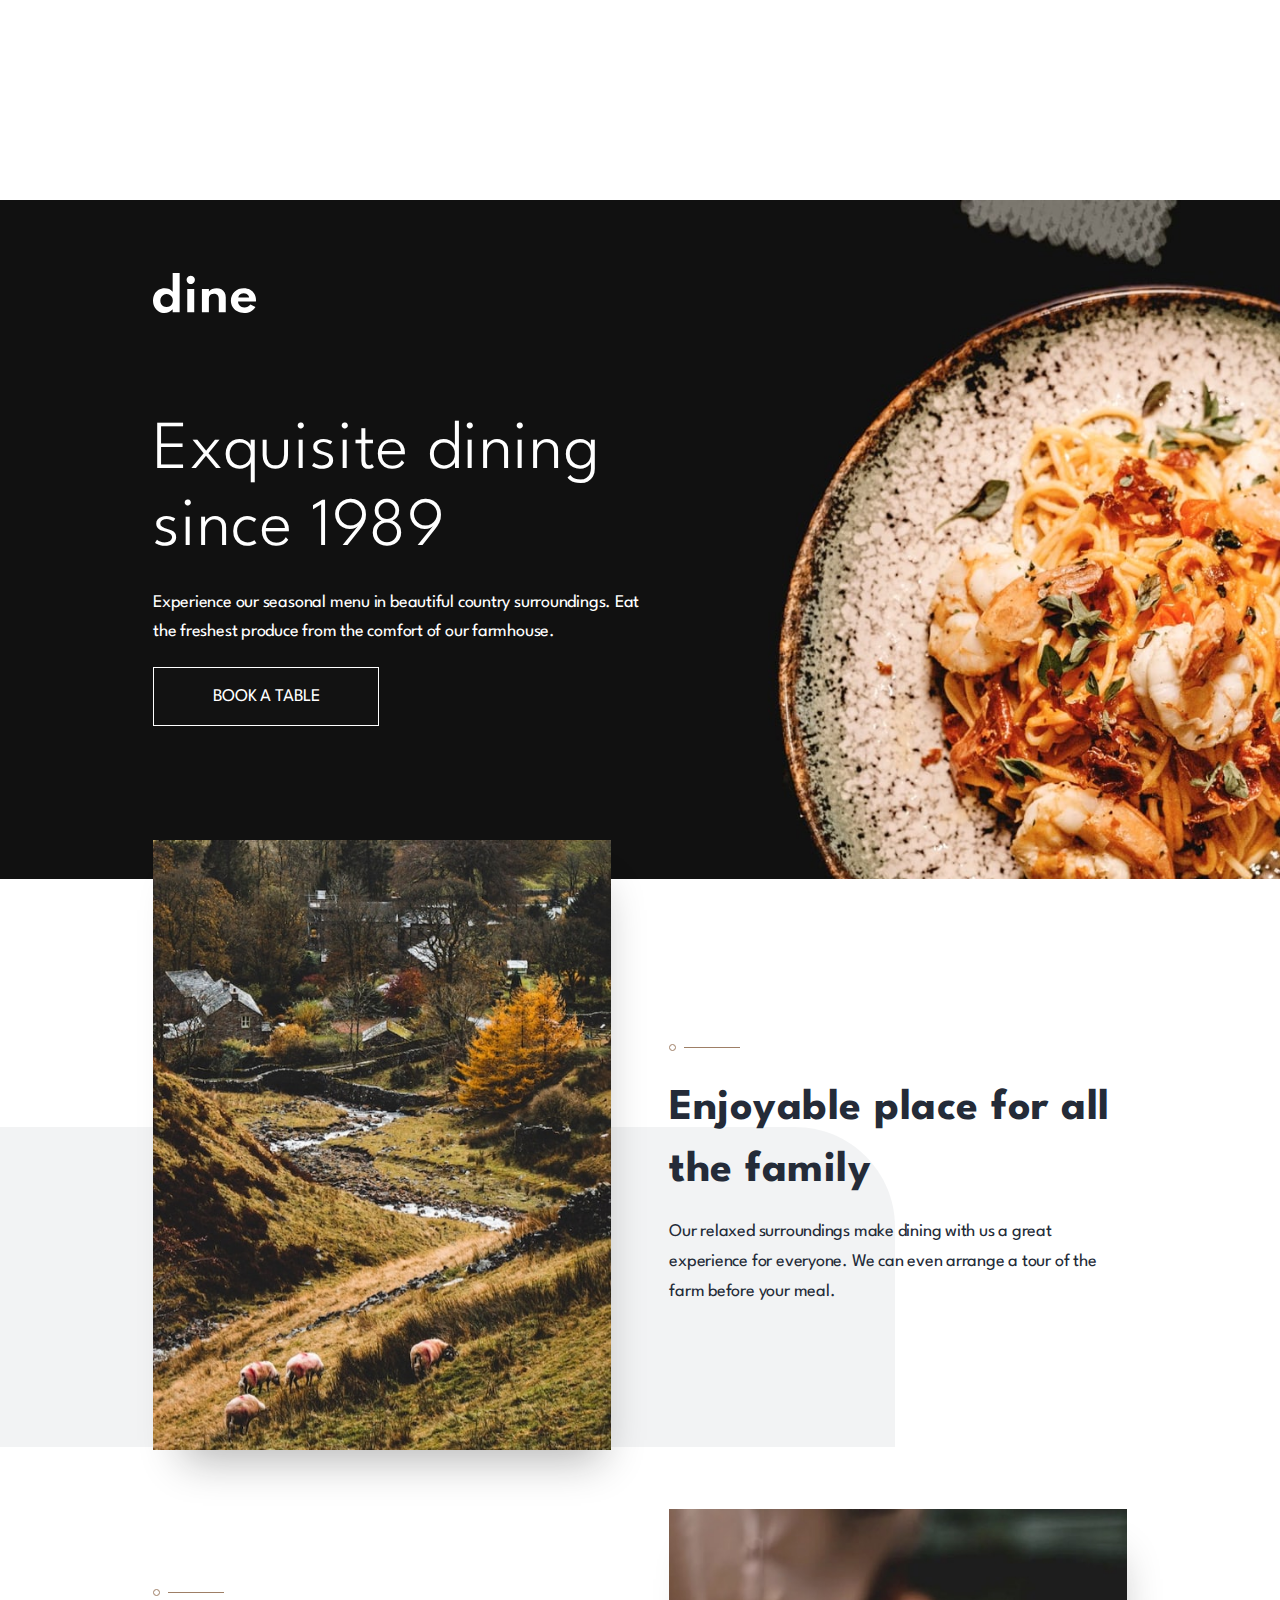
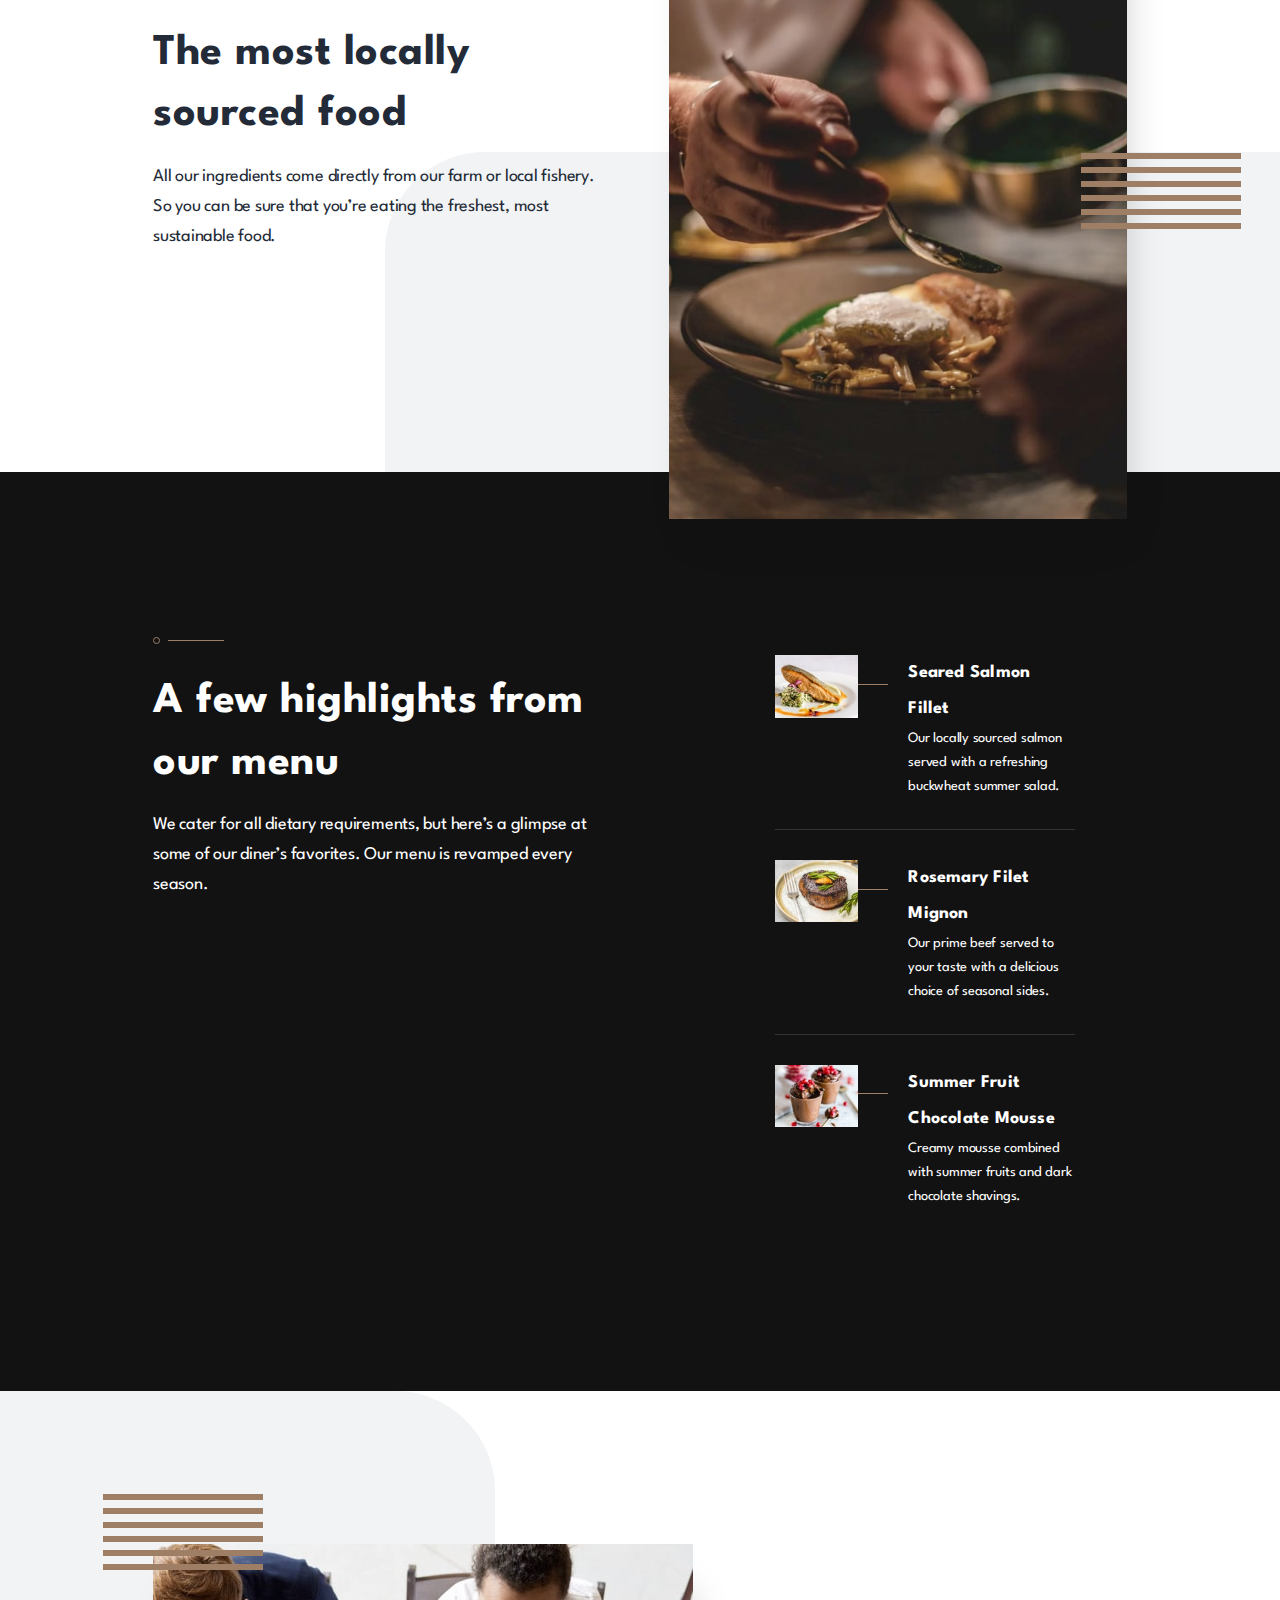
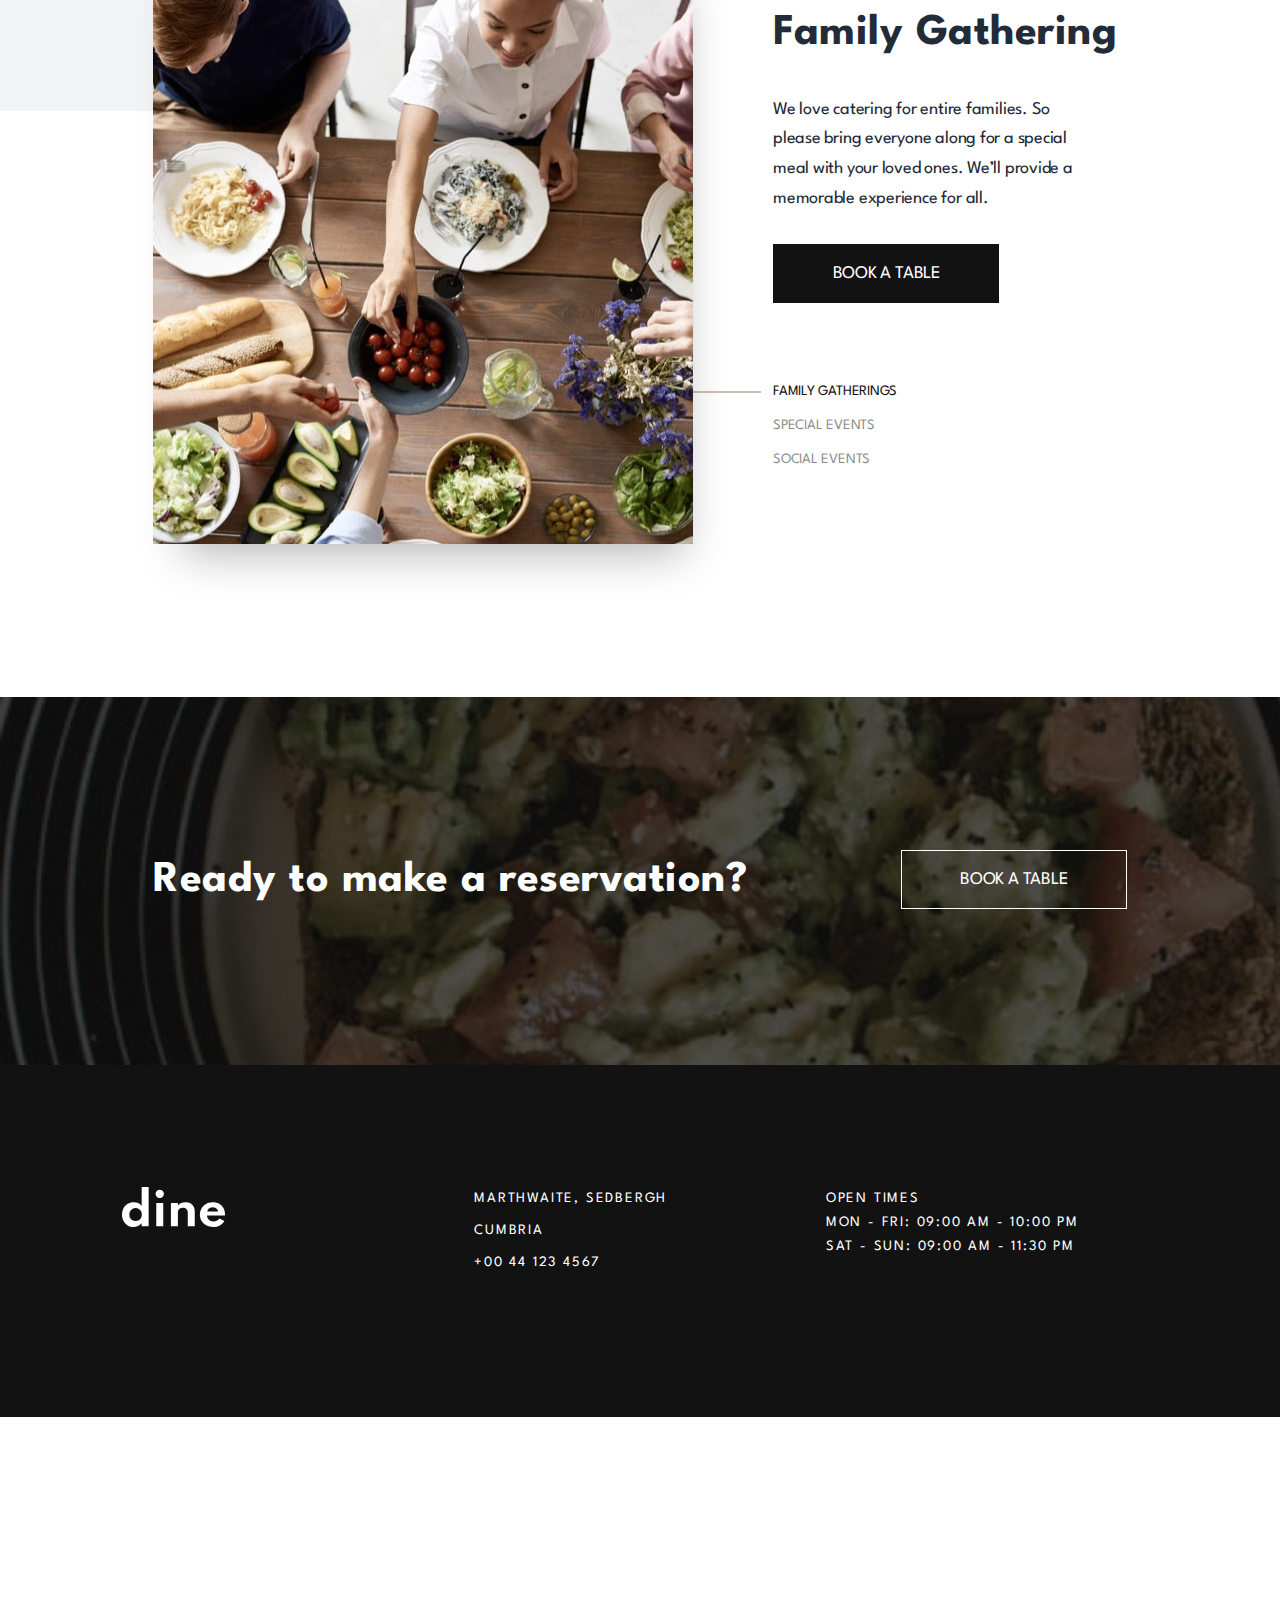
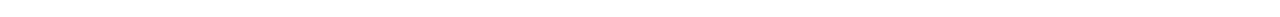
==== index.html @ 77bc6ba2 "completed home page fully responsive" ====
<!DOCTYPE html>
  <html lang="en">

  <head>
    <meta charset="UTF-8" />
    <meta name="viewport" content="width=device-width, initial-scale=1.0" />
    <link rel="preconnect" href="https://fonts.gstatic.com">
    <link href="https://fonts.googleapis.com/css2?family=Spartan:wght@300;400;600;700&display=swap" rel="stylesheet">
    <link rel="stylesheet" href="styles/base.css">
    <link rel="icon" type="image/png" sizes="32x32" href="./assets/favicon-32x32.png" />
    <script src="javascript/script.js"></script>
    <title>Frontend Mentor | Dine Website Challenge</title>
  </head>
  <body>
    <div class="container">

      <div class="header bg-dark flow-content-md">
        <div class="logo"><img src="images/logo.svg" alt="dine logo"></div>
        <h1>Exquisite dining since 1989</h1>
        <p>  Experience our seasonal menu in beautiful country surroundings. Eat the freshest produce from
  the comfort of our farmhouse.</p>
        <a href="booking.html" class="btn">Book A Table</a>
      </div>

      <section class="features">

        <div class="features__image">
          <picture>
            <source media="(min-width: 75em)" srcset="images/homepage/enjoyable-place-desktop.jpg 1x,images/homepage/enjoyable-place-desktop@2x.jpg  2x">
              <source media="(min-width: 37.5em)" srcset="images/homepage/enjoyable-place-tablet.jpg 1x,images/homepage/enjoyable-place-tablet@2x.jpg  2x">
              <img class="box-shadow" src="images/homepage/enjoyable-place-mobile.jpg" srcset="images/homepage/enjoyable-place-mobile@2x.jpg 2x"  alt="sheep in a field">
          </picture>
        </div>
        <div class="features__text flow-content">
          <img class="inline-block" src="images/patterns/pattern-divide.svg" alt="brown line">
          <h2>Enjoyable place for all the family</h2>
          <p>  Our relaxed surroundings make dining with us a great experience for everyone. We can even arrange
  a tour of the farm before your meal.</p>
          </div>
        <div class="features__image brown-lines">
          <picture>
            <source media="(min-width: 75em)"
              srcset="images/homepage/locally-sourced-desktop.jpg 1x,images/homepage/locally-sourced-desktop@2x.jpg  2x">
            <source media="(min-width: 37.5em)"
              srcset="images/homepage/locally-sourced-tablet.jpg 1x,images/homepage/locally-sourced-tablet@2x.jpg  2x">
            <img class="box-shadow" src="images/homepage/locally-sourced-mobile.jpg"
              srcset="images/homepage/locally-sourced-mobile@2x.jpg 2x" alt="sheep in a field">
          </picture>
        </div>
        <div class="features__text flow-content">
          <img class="inline-block" src="images/patterns/pattern-divide.svg" alt="brown line">
          <h2>The most locally sourced food</h2>
          <p>All our ingredients come directly from our farm or local fishery. So you can be sure that you’re
  eating the freshest, most sustainable food.</p>
        </div>
      </section>

      <section class="highlights bg-dark">
        <div class="highlights__intro flow-content">
          <img class="inline-block" src="images/patterns/pattern-divide.svg" alt="brown line">
          <h2>A few highlights from our menu</h2>
          <p>We cater for all dietary requirements, but here’s a glimpse at some of our diner’s favorites.
Our menu is revamped every season.</p>
        </div>

        <div class="highlights__menu">
          <div class="highlights__menu-item">
            <div class="menu__image">
              <picture>
                <source media="(min-width: 37.5em)"
                  srcset="images/homepage/salmon-desktop-tablet.jpg 1x,images/homepage/salmon-desktop-tablet@2x.jpg  2x">
                <img src="images/homepage/salmon-mobile.jpg" srcset="images/homepage/salmon-mobile@2x.jpg 2x" alt="salmon in a plate">
              </picture>
            </div>
            <div class="menu__desc">
              <h3>Seared Salmon Fillet</h3>
              <p> Our locally sourced salmon served with a refreshing buckwheat summer salad.</p>
            </div>
          </div>
          <div class="highlights__menu-item">
            <div class="menu__image">
              <picture>
                <source media="(min-width: 37.5em)" srcset="images/homepage/beef-desktop-tablet.jpg 1x, images/homepage/beef-desktop-tablet@2x.jpg 2x">
                <img src="images/homepage/beef-mobile.jpg" srcset="images/homepage/beef-mobile@2x.jpg 2x" alt="beef on a plate">
              </picture>
            </div>
            <div class="menu__desc">
              <h3>Rosemary Filet Mignon</h3>
              <p>Our prime beef served to your taste with a delicious choice of seasonal sides.</p>
            </div>
          </div>
          <div class="highlights__menu-item">
            <div class="menu__image">
              <picture>
                <source media="(min-width: 37.5em)" srcset="images/homepage/chocolate-desktop-tablet.jpg 1x, images/homepage/chocolate-desktop-tablet@2x.jpg 2x">
               <img class="bg-line" src="images/homepage/chocolate-desktop-tablet.jpg" srcset="images/homepage/chocolate-mobile@2x.jpg 2x" alt="chocolate mousse">
              </picture>
            </div>
            <div class="menu__desc">
              <h3>Summer Fruit Chocolate Mousse</h3>
              <p>Creamy mousse combined with summer fruits and dark chocolate shavings.</p>
            </div>
          </div>
        </div>
      </section>

      <section class="slides">

        <div class="slide" id="slide-family">
          <div class="slide__img brown-lines">
            <picture>
              <source media="(min-width: 75em)" srcset="images/homepage/family-gathering-desktop.jpg 1x, images/homepage/family-gathering-desktop@2x.jpg 2x">
                <source media="(min-width: 37.5em)" srcset="images/homepage/family-gathering-tablet.jpg 1x, images/homepage/family-gathering-tablet@2x.jpg 2x">
              <img class="box-shadow" src="images/homepage/family-gathering-mobile.jpg" srcset="images/homepage/family-gathering-mobile@2x.jpg 2x" alt="family eating together">
            </picture>
          </div>
          <div class="slide__info">
            <h2>Family Gathering</h2>
            <p>We love catering for entire families. So please bring everyone along for a special meal with your
  loved ones. We’ll provide a memorable experience for all.</p>
            <a href="" class="btn">Book A Table</a>
            <ul class="slide__info__list">
              <li class="active"><a href="#slide-family" id="family">Family Gatherings</a></li>
              <li><a href="#slide-special" id="special">Special Events</a></li>
              <li><a href="#slide-social" id="social">Social Events</a></li>
            </ul>
          </div>
        </div>

        <div class="slide" id="slide-special">
          <div class="slide__img brown-lines">
            <picture>
              <source media="(min-width: 75em)"
                srcset="images/homepage/special-events-desktop.jpg 1x, images/homepage/special-events-desktop@2x.jpg 2x">
              <source media="(min-width: 37.5em)"
                srcset="images/homepage/special-events-tablet.jpg 1x, images/homepage/special-events-tablet@2x.jpg 2x">
              <img class="box-shadow" src="images/homepage/special-events-mobile.jpg"
                srcset="images/homepage/special-events-mobile@2x.jpg 2x" alt="family eating together">
            </picture>
          </div>
          <div class="slide__info">
            <h2>Special Events</h2>
            <p>Whether it’s a romantic dinner or special date you’re celebrating with others we’ll look after you.
            We’ll be sure to mark your special date with an unforgettable meal..</p>
            <a href="" class="btn">Book A Table</a>
            <ul class="slide__info__list">
              <li><a href="#slide-family" id="family" >Family Gatherings</a></li>
              <li class="active"><a href="#slide-special" id="special" >Special Events</a></li>
              <li><a href="#slide-social" id="social" >Social Events</a></li>
            </ul>
          </div>
        </div>

        <div class="slide" id="slide-social">
          <div class="slide__img brown-lines">
            <picture>
              <source media="(min-width: 75em)"
                srcset="images/homepage/social-events-desktop.jpg 1x, images/homepage/social-events-desktop@2x.jpg 2x">
              <source media="(min-width: 37.5em)"
                srcset="images/homepage/social-events-tablet.jpg 1x, images/homepage/social-events-tablet@2x.jpg 2x">
              <img class="box-shadow" src="images/homepage/social-events-mobile.jpg"
                srcset="images/homepage/social-events-mobile@2x.jpg 2x" alt="family eating together">
            </picture>
          </div>
          <div class="slide__info">
            <h2>Social Events</h2>
            <p>Are you looking to have a larger social event? No problem! We’re more than happy to cater for big
            parties. We’ll work with you to make your event a hit with everyone..</p>
            <a href="" class="btn">Book A Table</a>
            <ul class="slide__info__list">
              <li><a href="#slide-family" id="family">Family Gatherings</a></li>
              <li><a href="#slide-special" id="special">Special Events</a></li>
              <li class="active"><a href="#slide-social" id="social">Social Events</a></li>
            </ul>
          </div>
        </div>


      </section>

      <section class="cta bg-dark">
        <h2>Ready to make a reservation?</h2>
        <a href="booking.html" class="btn btn--clear">Book A Table</a>
      </section>

      <footer class="footer bg-dark">
        <div class="logo"><img src="images/logo.svg" alt="dine logo"></div>
        <div class="contact flow-content-xsmall">
          <p>Marthwaite, Sedbergh</p>
          <p>Cumbria</p>
          <p>+00 44 123 4567</p>
        </div>
        <div class="times">
          <p> Open Times</p>
          <p>Mon - Fri: 09:00 AM - 10:00 PM</p>
          <p>Sat - Sun: 09:00 AM - 11:30 PM</p>
        </div>
      </footer>
    </div>
  </body>
</html>
---- styles/base.css ----
/*
0 - 600px:      Phone is where normal styles apply
600 - 1200px:   Tablet
1200 > :    Desktop

$breakpoint argument choices:
- tab-land
- big-desktop

1em = 16px

*/
:root {
  --clr-primary-100: hsl(27, 22%, 51%);
  --primary-hue-100: 27;
  --clr-primary-200: hsl(0, 0, 7%);
  --primary-hue-200: 0;
  --clr-secondary-100: hsla(217, 14%, 42%);
  --secondary-hue-300: 217;
  --clr-secondary-200: hsl(218, 21%, 18%);
  --secondary-hue-200: 218;
  --clr-marker-secondary-300: hsl(234, 30%, 13%);
  --secondary-hue-100: 234;
  --clr-accent-100: hsl(0, 43%, 50%);
  --clr-accent-100: hsla(0, 43%, 50%, 0.5);
  --clr-neutral-100: hsl(0, 100%, 100%);
  --clr-primary-200-op50: hsla(calc(var(--clr-primary-200-h) * 1), calc(var(--clr-primary-200-s) * 1), calc(var(--clr-primary-200-l) * 1), 0.5);
  --clr-secondary-100-op7: hsla(calc(var(--clr-secondary-100-h) * 1), calc(var(--clr-secondary-100-s) * 1), calc(var(--clr-secondary-100-l) * 1), 0.07);
  --clr-neutral-100: hsl(0, 100%, 100%);
  --clr-neutral-100-h: 0;
  --clr-neutral-100-s: 100%;
  --clr-neutral-100-l: 100%;
  --clr-neutral-100-l10: hsl(0, 100%, 110%);
  --clr-neutral-100-s10: hsl(0, 110%, 100%);
  --clr-neutral-100-l20: hsl(0, 100%, 120%);
  --clr-neutral-100-s20: hsl(0, 120%, 100%);
  --clr-neutral-100-l30: hsl(0, 100%, 130%);
  --clr-neutral-100-s30: hsl(0, 130%, 100%);
  --clr-neutral-100-l40: hsl(0, 100%, 140%);
  --clr-neutral-100-s40: hsl(0, 140%, 100%);
  --clr-neutral-100-l50: hsl(0, 100%, 150%);
  --clr-neutral-100-s50: hsl(0, 150%, 100%);
  --clr-primary-100: hsl(var(--primary-hue-100), 22%, 51%);
  --clr-primary-100-h: var(--primary-hue-100);
  --clr-primary-100-s: 22%;
  --clr-primary-100-l: 51%;
  --clr-primary-100-l10: hsl(var(--primary-hue-100), 22%, 56.1%);
  --clr-primary-100-s10: hsl(var(--primary-hue-100), 24.2%, 51%);
  --clr-primary-100-l20: hsl(var(--primary-hue-100), 22%, 61.2%);
  --clr-primary-100-s20: hsl(var(--primary-hue-100), 26.4%, 51%);
  --clr-primary-100-l30: hsl(var(--primary-hue-100), 22%, 66.3%);
  --clr-primary-100-s30: hsl(var(--primary-hue-100), 28.6%, 51%);
  --clr-primary-100-l40: hsl(var(--primary-hue-100), 22%, 71.4%);
  --clr-primary-100-s40: hsl(var(--primary-hue-100), 30.8%, 51%);
  --clr-primary-100-l50: hsl(var(--primary-hue-100), 22%, 76.5%);
  --clr-primary-100-s50: hsl(var(--primary-hue-100), 33%, 51%);
  --clr-primary-200: hsl(var(--primary-hue-200), 0%, 7%);
  --clr-primary-200-h: var(--primary-hue-200);
  --clr-primary-200-s: 0%;
  --clr-primary-200-l: 7%;
  --clr-primary-200-l10: hsl(var(--primary-hue-200), 0%, 7.7%);
  --clr-primary-200-s10: hsl(var(--primary-hue-200), 0%, 7%);
  --clr-primary-200-l20: hsl(var(--primary-hue-200), 0%, 8.4%);
  --clr-primary-200-s20: hsl(var(--primary-hue-200), 0%, 7%);
  --clr-primary-200-l30: hsl(var(--primary-hue-200), 0%, 9.1%);
  --clr-primary-200-s30: hsl(var(--primary-hue-200), 0%, 7%);
  --clr-primary-200-l40: hsl(var(--primary-hue-200), 0%, 9.8%);
  --clr-primary-200-s40: hsl(var(--primary-hue-200), 0%, 7%);
  --clr-primary-200-l50: hsl(var(--primary-hue-200), 0%, 10.5%);
  --clr-primary-200-s50: hsl(var(--primary-hue-200), 0%, 7%);
  --clr-secondary-100: hsl(var(--secondary-hue-100), 14%, 42%);
  --clr-secondary-100-h: var(--secondary-hue-100);
  --clr-secondary-100-s: 14%;
  --clr-secondary-100-l: 42%;
  --clr-secondary-100-l10: hsl(var(--secondary-hue-100), 14%, 46.2%);
  --clr-secondary-100-s10: hsl(var(--secondary-hue-100), 15.4%, 42%);
  --clr-secondary-100-l20: hsl(var(--secondary-hue-100), 14%, 50.4%);
  --clr-secondary-100-s20: hsl(var(--secondary-hue-100), 16.8%, 42%);
  --clr-secondary-100-l30: hsl(var(--secondary-hue-100), 14%, 54.6%);
  --clr-secondary-100-s30: hsl(var(--secondary-hue-100), 18.2%, 42%);
  --clr-secondary-100-l40: hsl(var(--secondary-hue-100), 14%, 58.8%);
  --clr-secondary-100-s40: hsl(var(--secondary-hue-100), 19.6%, 42%);
  --clr-secondary-100-l50: hsl(var(--secondary-hue-100), 14%, 63%);
  --clr-secondary-100-s50: hsl(var(--secondary-hue-100), 21%, 42%);
  --clr-secondary-200: hsl(var(--secondary-hue-200), 21%, 18%);
  --clr-secondary-200-h: var(--secondary-hue-200);
  --clr-secondary-200-s: 21%;
  --clr-secondary-200-l: 18%;
  --clr-secondary-200-l10: hsl(var(--secondary-hue-200), 21%, 19.8%);
  --clr-secondary-200-s10: hsl(var(--secondary-hue-200), 23.1%, 18%);
  --clr-secondary-200-l20: hsl(var(--secondary-hue-200), 21%, 21.6%);
  --clr-secondary-200-s20: hsl(var(--secondary-hue-200), 25.2%, 18%);
  --clr-secondary-200-l30: hsl(var(--secondary-hue-200), 21%, 23.4%);
  --clr-secondary-200-s30: hsl(var(--secondary-hue-200), 27.3%, 18%);
  --clr-secondary-200-l40: hsl(var(--secondary-hue-200), 21%, 25.2%);
  --clr-secondary-200-s40: hsl(var(--secondary-hue-200), 29.4%, 18%);
  --clr-secondary-200-l50: hsl(var(--secondary-hue-200), 21%, 27%);
  --clr-secondary-200-s50: hsl(var(--secondary-hue-200), 31.5%, 18%);
  --clr-secondary-300: hsl(var(--secondary-hue-300), 30%, 13%);
  --clr-secondary-300-h: var(--secondary-hue-300);
  --clr-secondary-300-s: 30%;
  --clr-secondary-300-l: 13%;
  --clr-secondary-300-l10: hsl(var(--secondary-hue-300), 30%, 14.3%);
  --clr-secondary-300-s10: hsl(var(--secondary-hue-300), 33%, 13%);
  --clr-secondary-300-l20: hsl(var(--secondary-hue-300), 30%, 15.6%);
  --clr-secondary-300-s20: hsl(var(--secondary-hue-300), 36%, 13%);
  --clr-secondary-300-l30: hsl(var(--secondary-hue-300), 30%, 16.9%);
  --clr-secondary-300-s30: hsl(var(--secondary-hue-300), 39%, 13%);
  --clr-secondary-300-l40: hsl(var(--secondary-hue-300), 30%, 18.2%);
  --clr-secondary-300-s40: hsl(var(--secondary-hue-300), 42%, 13%);
  --clr-secondary-300-l50: hsl(var(--secondary-hue-300), 30%, 19.5%);
  --clr-secondary-300-s50: hsl(var(--secondary-hue-300), 45%, 13%);
  --box-shadow-100: 1rem 3rem 4rem -2rem hsla(calc(var(--clr-primary-200-h) * 1), calc(var(--clr-primary-200-s) * 1), calc(var(--clr-primary-200-l) * 1), 0.3);
  --br: 3rem;
  --space-unit-rem: 1.6rem;
  --space-unit: 1em;
  --space-xxxxs: calc(0.125 * var(--space-unit));
  --space-xxxs: calc(0.25 * var(--space-unit));
  --space-xxs: calc(0.375 * var(--space-unit));
  --space-xs: calc(0.5 * var(--space-unit));
  --space-sm: calc(0.75 * var(--space-unit));
  --space-md: calc(1.25 * var(--space-unit));
  --space-lg: calc(2 * var(--space-unit));
  --space-xl: calc(3.25 * var(--space-unit));
  --space-xxl: calc(5.25 * var(--space-unit));
  --space-xxxl: calc(8.5 * var(--space-unit));
  --space-xxxxl: calc(13.75 * var(--space-unit));
  --padding-pages-horizontal: var(--space-md);
  --padding-pages-vertical: var(--space-xl);
}
@media only screen and (min-width: 37.5em) {
  :root {
    --padding-pages-horizontal: var(--space-xxl);
    --padding-pages-vertical: var(--space-xxl);
  }
}
@media only screen and (min-width: 75em) {
  :root {
    --padding-pages-horizontal: var(--space-xxxl);
    --padding-pages-vertical: var(--space-xxxl);
  }
}

html {
  font-size: 62.5%;
}

:root {
  --fw-300: 300;
  --fw-400: 400;
  --fw-600: 600;
  --fw-700: 700;
  --ff-primary: "Spartan", sans-serif;
  --text-base-size: 1.5rem;
  --text-scale-ratio: 1.125;
  --text-unit: var(--text-base-size);
}
@media only screen and (min-width: 37.5em) {
  :root {
    --text-base-size: 1.8rem;
    --text-scale-ratio: 1.25;
  }
}

:root, * {
  --text-xs: calc((var(--text-unit) / var(--text-scale-ratio)) / var(--text-scale-ratio));
  --text-sm: calc(var(--text-xs) * var(--text-scale-ratio));
  --text-md: calc(var(--text-sm) * var(--text-scale-ratio) * var(--text-scale-ratio));
  --text-lg: calc(var(--text-md) * var(--text-scale-ratio));
  --text-xl: calc(var(--text-lg) * var(--text-scale-ratio));
  --text-xxl: calc(var(--text-xl) * var(--text-scale-ratio));
  --text-xxxl: calc(var(--text-xxl) * var(--text-scale-ratio));
  --text-xxxxl: calc(var(--text-xxxl) * var(--text-scale-ratio));
}

h1, .h1 {
  font-size: var(--text-xxxxl);
  font-weight: var(--fw-300);
  letter-spacing: 0.8px;
  line-height: 1.125;
}
@media only screen and (min-width: 37.5em) {
  h1, .h1 {
    font-size: var(--text-xxl);
  }
}
@media only screen and (min-width: 75em) {
  h1, .h1 {
    font-size: var(--text-xxxxl);
  }
}

h2, .h2 {
  font-size: var(--text-xxl);
  font-weight: var(--fw-700);
  letter-spacing: 0.5px;
  line-height: 1.4;
}

h3, .h3 {
  font-size: calc(var(--text-base-size) + 1);
  font-weight: var(--fw-700);
  letter-spacing: 2;
  line-height: 1.56;
}
@media only screen and (min-width: 37.5em) {
  h3, .h3 {
    font-size: var(--text-base-size);
    font-weight: var(--fw-700);
    letter-spacing: 0.22px;
    line-height: 2;
  }
}

.flow-content > * + * {
  margin-top: var(--space-unit-rem);
}

.flow-content-xsmall > * + * {
  margin-top: calc(0.5 * var(--space-unit-rem));
}

.flow-content-small > * + * {
  margin-top: calc(0.75 * var(--space-unit-rem));
}

.flow-content-md > * + * {
  margin-top: calc(1.25 * var(--space-unit-rem));
}

.flow-content-large > * + * {
  margin-top: calc(2 * var(--space-unit-rem));
}

.flow-content-xlarge > * + * {
  margin-top: calc(3.25 * var(--space-unit-rem));
}

.split-auto {
  display: grid;
  row-gap: var(--row-gap, 2rem);
  column-gap: var(--column-gap, 2rem);
  grid-template-columns: repeat(auto-fit, minmax(var(--min), 1fr));
}

.split-adapt {
  display: grid;
  gap: var(--gap, 1rem);
  grid-auto-flow: column;
}

.split {
  display: grid;
  gap: var(--gap, 1rem);
  grid-auto-columns: 1fr;
  grid-auto-flow: row;
}

@media only screen and (min-width: 37.5em) {
  .split {
    grid-auto-flow: column;
    grid-auto-columns: auto;
  }
}
.space-bt {
  justify-content: space-between;
}

.justify-ic {
  justify-items: center;
}

.justify-cc {
  justify-content: center;
}

.align-ic {
  align-items: center;
}

.text-center {
  text-align: center;
}

.drop-shadow {
  filter: drop-shadow(var(--box-shadow-100));
}

.white-filter {
  filter: brightness(0) saturate(100%) invert(100%) sepia(0%) saturate(7483%) hue-rotate(25deg) brightness(99%) contrast(108%);
}

.pink-filter {
  filter: brightness(0.5) sepia(1) hue-rotate(-70deg) saturate(5);
}

.navy-filter {
  filter: brightness(0.2) sepia(1) hue-rotate(180deg) saturate(5);
}

.blue-filter {
  filter: brightness(0.5) sepia(1) hue-rotate(140deg) saturate(6);
}

.bg-dark {
  --bg: var(--clr-primary-200);
  --fg: var(--clr-neutral-100);
  --btn-bd: var(--clr-neutral-100);
  --btn-bg-hover: var(--clr-neutral-100);
  --btn-fg-hover: var(--clr-primary-200);
}

.inline-block {
  display: inline-block;
}

.box-shadow {
  box-shadow: var(--box-shadow-100);
}

*,
*::before,
*::after {
  box-sizing: border-box;
}

h1, .h1,
h2, .h2,
h3, .h3,
h4, .h4 {
  font-family: var(--ff-secondary);
}

body,
h1,
h2,
h3,
p,
dl,
dd,
figure {
  margin: 0;
}

ul[class],
ol[class] {
  list-style: none;
  padding: 0;
}

img {
  max-width: 100%;
  height: auto;
  display: block;
}

input,
label,
select,
button,
textarea {
  margin: 0;
  border: 0;
  padding: 0;
  display: inline-block;
  vertical-align: middle;
  white-space: normal;
  background: none;
  line-height: 1;
  font: inherit;
}

input:focus {
  outline: 0;
}

a {
  color: inherit;
  font-family: inherit;
  display: inline-block;
  text-decoration: none;
  text-transform: uppercase;
}

body {
  margin: 20rem 0;
}

.container {
  max-width: 144rem;
  margin: 0 auto;
  display: grid;
  grid-template-columns: 1fr;
}

.container > * {
  background-color: var(--bg, var(--clr-neutral-100));
  color: var(--fg, var(--clr-secondary-200));
  font-family: var(--ff-primary);
  font-size: var(--text-unit);
  line-height: 1.87;
  letter-spacing: -0.19;
  padding: var(--padding-pages-vertical) var(--padding-pages-horizontal);
}
@media only screen and (min-width: 37.5em) {
  .container > * {
    line-height: 1.66;
    letter-spacing: -0.22px;
    padding: var(--padding-pages-vertical) var(--padding-pages-horizontal);
  }
}
@media only screen and (min-width: 75em) {
  .container > * {
    padding: var(--padding-pages-vertical) var(--padding-pages-horizontal);
  }
}

.btn {
  display: inline-block;
  padding: var(--space-sm) var(--space-xl);
  border: 1px solid var(--btn-bd, var(--clr-primary-200));
  background: var(--bg-btn, var(--clr-primary-200));
  color: var(--fg-btn, var(--clr-neutral-100));
  transition: all 0.4s ease-in-out;
}

.btn--clear {
  --bg-btn: transparent;
}

.btn:hover {
  background: var(--btn-bg-hover, var(--clr-neutral-100));
  color: var(--btn-fg-hover, var(--clr-primary-200));
}

*.brown-lines {
  position: relative;
}
*.brown-lines::after {
  position: absolute;
  content: "";
  width: 20rem;
  height: 20rem;
  background: url(../../images/patterns/pattern-lines.svg) no-repeat;
  top: var(--br-line-top, 0);
  left: var(--br-line-left, 0);
}

.header {
  background-image: url(../../images/homepage/hero-bg-mobile.jpg);
  background-repeat: no-repeat;
  background-size: cover;
  background-position: top center;
  display: grid;
  grid-template-columns: minmax(auto, var(--min, 35rem));
  justify-items: center;
  justify-content: center;
  text-align: center;
}
@media (min-resolution: 120dpi) {
  .header {
    background-image: url(../../images/homepage/hero-bg-mobile@2x.jpg);
  }
}
.header > :first-child {
  margin-top: 36vw;
}
@media only screen and (min-width: 37.5em) {
  .header {
    background-image: url(../../images/homepage/hero-bg-tablet.jpg);
    --min: 50rem;
  }
}
@media only screen and (min-width: 37.5em) and (min-resolution: 120dpi) {
  .header {
    background-image: url(../../images/homepage/hero-bg-tablet@2x.jpg);
  }
}
@media only screen and (min-width: 75em) {
  .header {
    justify-content: start;
    justify-items: start;
    text-align: left;
    background-image: url(../../images/homepage/hero-bg-desktop.jpg);
  }
  .header > :first-child {
    margin-top: 0;
    transform: translateY(-200%);
  }
}
@media only screen and (min-width: 75em) and (min-resolution: 120dpi) {
  .header {
    background-image: url(../../images/homepage/hero-bg-desktop@2x.jpg);
  }
}

.features {
  text-align: center;
  background-image: url(../../images/patterns/pattern-curve-top-right.svg), url(../../images/patterns/pattern-curve-top-left.svg);
  background-repeat: no-repeat, no-repeat;
  background-position: left 200rem top -200rem, right -200rem bottom 200rem;
  background-size: 50%;
  display: grid;
  grid-template-columns: 1fr;
  justify-items: center;
  gap: var(--space-xl);
  --br-line-left: 200rem;
  --br-line-top: -300rem;
}
.features > :first-child {
  margin-top: -15vw;
}
.features__image {
  z-index: 100;
}
@media only screen and (min-width: 37.5em) {
  .features {
    background-position: left top var(--space-xxxxl), right bottom;
    --br-line-left: 90%;
    --br-line-top: 40%;
  }
}
@media only screen and (min-width: 75em) {
  .features {
    background-size: initial;
    grid-template-columns: repeat(2, 1fr);
    text-align: left;
  }
  .features > :last-child {
    grid-column: 1;
    grid-row: 2;
    align-self: center;
  }
  .features > :nth-child(3) {
    margin-bottom: -20rem;
  }
}

.highlights {
  display: grid;
  grid-template-columns: 1fr;
  justify-items: center;
  gap: 5rem;
}
.highlights__intro {
  max-width: 47rem;
  margin: 0 auto;
  text-align: center;
}
@media only screen and (min-width: 75em) {
  .highlights {
    grid-template-columns: 47rem 1fr;
    gap: 10rem;
  }
  .highlights__intro {
    text-align: left;
  }
}
.highlights__menu-item {
  max-width: 30rem;
  display: grid;
  grid-template-columns: 1fr;
  gap: 5rem;
  padding: 3rem 0;
  justify-items: center;
  text-align: center;
}
.highlights__menu-item .menu__desc {
  max-width: 21ch;
}
@media only screen and (min-width: 37.5em) {
  .highlights__menu-item {
    justify-content: center;
    justify-items: start;
    grid-template-columns: 1fr 2fr;
    text-align: left;
  }
}
.highlights__menu-item .menu__image {
  position: relative;
}
.highlights__menu-item .menu__image::after {
  content: "";
  height: 1px;
  width: 3rem;
  background-color: var(--clr-primary-100);
  position: absolute;
  top: 20%;
  right: -3rem;
}
.highlights__menu-item:nth-child(2) {
  border-bottom: 1px solid hsla(calc(var(--clr-neutral-100-h) * 1), calc(var(--clr-neutral-100-s) * 1), calc(var(--clr-neutral-100-l) * 1), 0.14);
  border-top: 1px solid hsla(calc(var(--clr-neutral-100-h) * 1), calc(var(--clr-neutral-100-s) * 1), calc(var(--clr-neutral-100-l) * 1), 0.14);
}
.highlights__menu-item p {
  font-size: var(--text-sm);
}

.slides {
  background-image: url(../../images/patterns/pattern-curve-top-right.svg);
  background-repeat: no-repeat;
  background-position: left -40rem top;
  display: grid;
  grid-auto-flow: column;
  overflow-x: auto;
  scroll-snap-type: x mandatory;
  scroll-behavior: smooth;
  padding: 0;
}
.slides .slide {
  padding: var(--padding-pages-vertical) var(--padding-pages-horizontal);
  scroll-snap-align: center center;
  width: min(100vw, 144rem);
  display: grid;
  grid-template-columns: 1fr;
  align-items: start;
  align-content: start;
  text-align: center;
  justify-items: center;
  --br-line-top: -50rem;
  --br-line-left: -50rem;
}
.slides .slide__img {
  z-index: 100;
}
@media only screen and (min-width: 37.5em) {
  .slides .slide {
    --br-line-top: -5rem;
    --br-line-left: -5rem;
  }
}
@media only screen and (min-width: 75em) {
  .slides .slide {
    grid-template-columns: auto 1fr;
    align-items: center;
    text-align: left;
    column-gap: 8rem;
  }
}

.slide__info {
  justify-self: stretch;
  display: grid;
  gap: 3rem;
  justify-items: center;
}
@media only screen and (min-width: 75em) {
  .slide__info {
    justify-items: start;
  }
}
.slide__info p {
  max-width: 30ch;
}
.slide__info__list {
  margin-top: var(--space-xl);
  color: var(--clr-primary-200-op50);
  display: grid;
  width: 100%;
  row-gap: 1rem;
  grid-row: 1;
  font-size: var(--text-sm);
}
@media only screen and (min-width: 37.5em) {
  .slide__info__list {
    grid-auto-flow: column;
    justify-content: space-between;
  }
}
@media only screen and (min-width: 75em) {
  .slide__info__list {
    grid-auto-flow: row;
    grid-row: initial;
  }
}
.slide__info__list li.active {
  color: var(--clr-primary-200);
  position: relative;
}
.slide__info__list li.active::before {
  content: "";
  height: 1px;
  background: var(--clr-primary-100);
  position: absolute;
  width: 5rem;
  top: 120%;
  left: 50%;
  transform: translateX(-50%);
}
@media only screen and (min-width: 75em) {
  .slide__info__list li.active::before {
    width: 10rem;
    top: 50%;
    left: -50%;
    transform: translate(-50%, -50%);
  }
}
.slide__info__list li a:hover {
  color: var(--clr-primary-200);
}

.cta {
  background-image: url(../../images/homepage/ready-bg-mobile.jpg);
  background-repeat: no-repeat;
  background-size: cover;
  display: grid;
  gap: 2rem;
  align-items: start;
  justify-items: center;
  text-align: center;
}
@media (min-resolution: 120dpi) {
  .cta {
    background-image: url(../../images/homepage/ready-bg-mobile@2x.jpg);
  }
}
@media only screen and (min-width: 37.5em) {
  .cta {
    background-image: url(../../images/homepage/ready-bg-tablet.jpg);
  }
}
@media only screen and (min-width: 37.5em) and (min-resolution: 120dpi) {
  .cta {
    background-image: url(../../images/homepage/ready-bg-tablet@2x.jpg);
  }
}
@media only screen and (min-width: 75em) {
  .cta {
    background-image: url(../../images/homepage/ready-bg-desktop.jpg);
    grid-template-columns: 1fr auto;
    text-align: left;
    justify-items: start;
  }
}
@media only screen and (min-width: 75em) and (min-resolution: 120dpi) {
  .cta {
    background-image: url(../../images/homepage/ready-bg-desktop@2x.jpg);
  }
}

.footer {
  font-size: var(--text-sm);
  display: grid;
  grid-template-columns: repeat(auto-fit, minmax(30rem, 1fr));
  gap: 2rem;
  text-transform: uppercase;
  text-align: center;
  justify-items: center;
  letter-spacing: 1.8px;
}
@media only screen and (min-width: 37.5em) {
  .footer {
    justify-items: start;
    text-align: left;
  }
  .footer .logo {
    grid-row: span 2;
  }
}
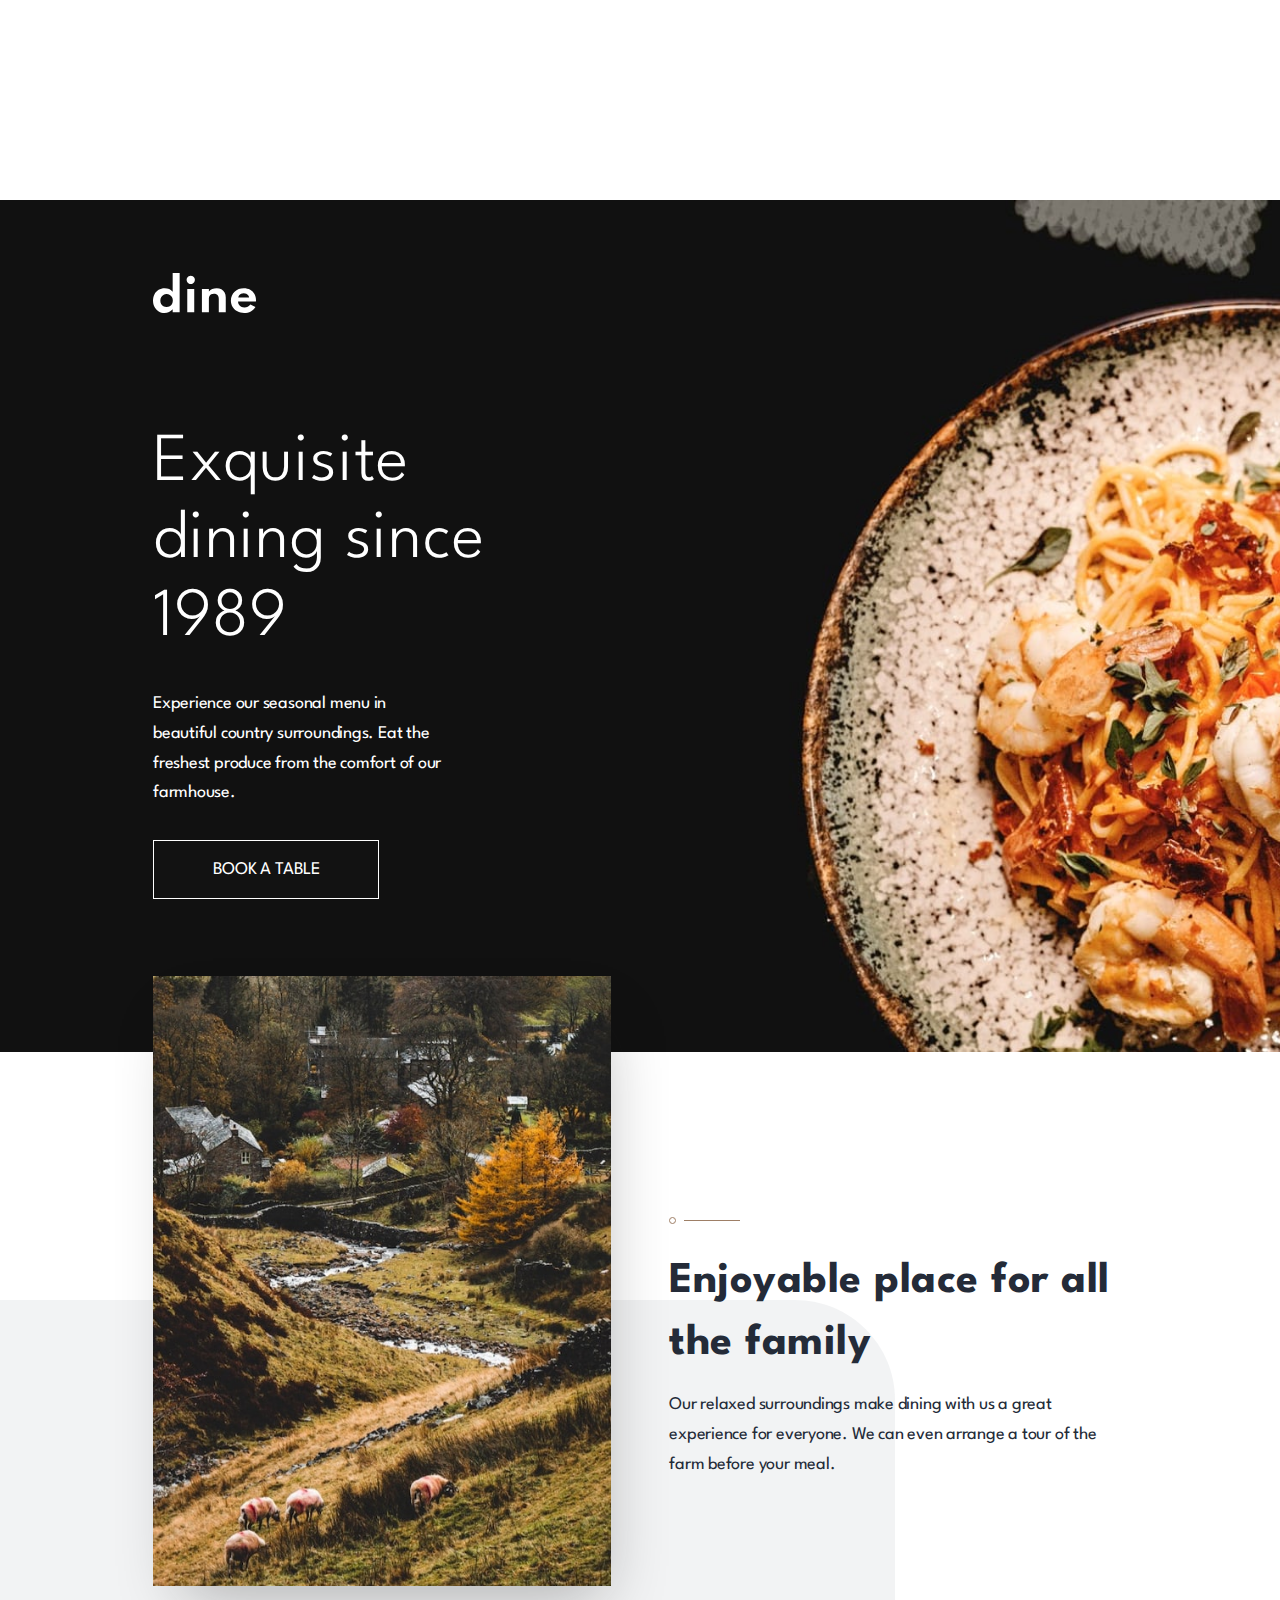
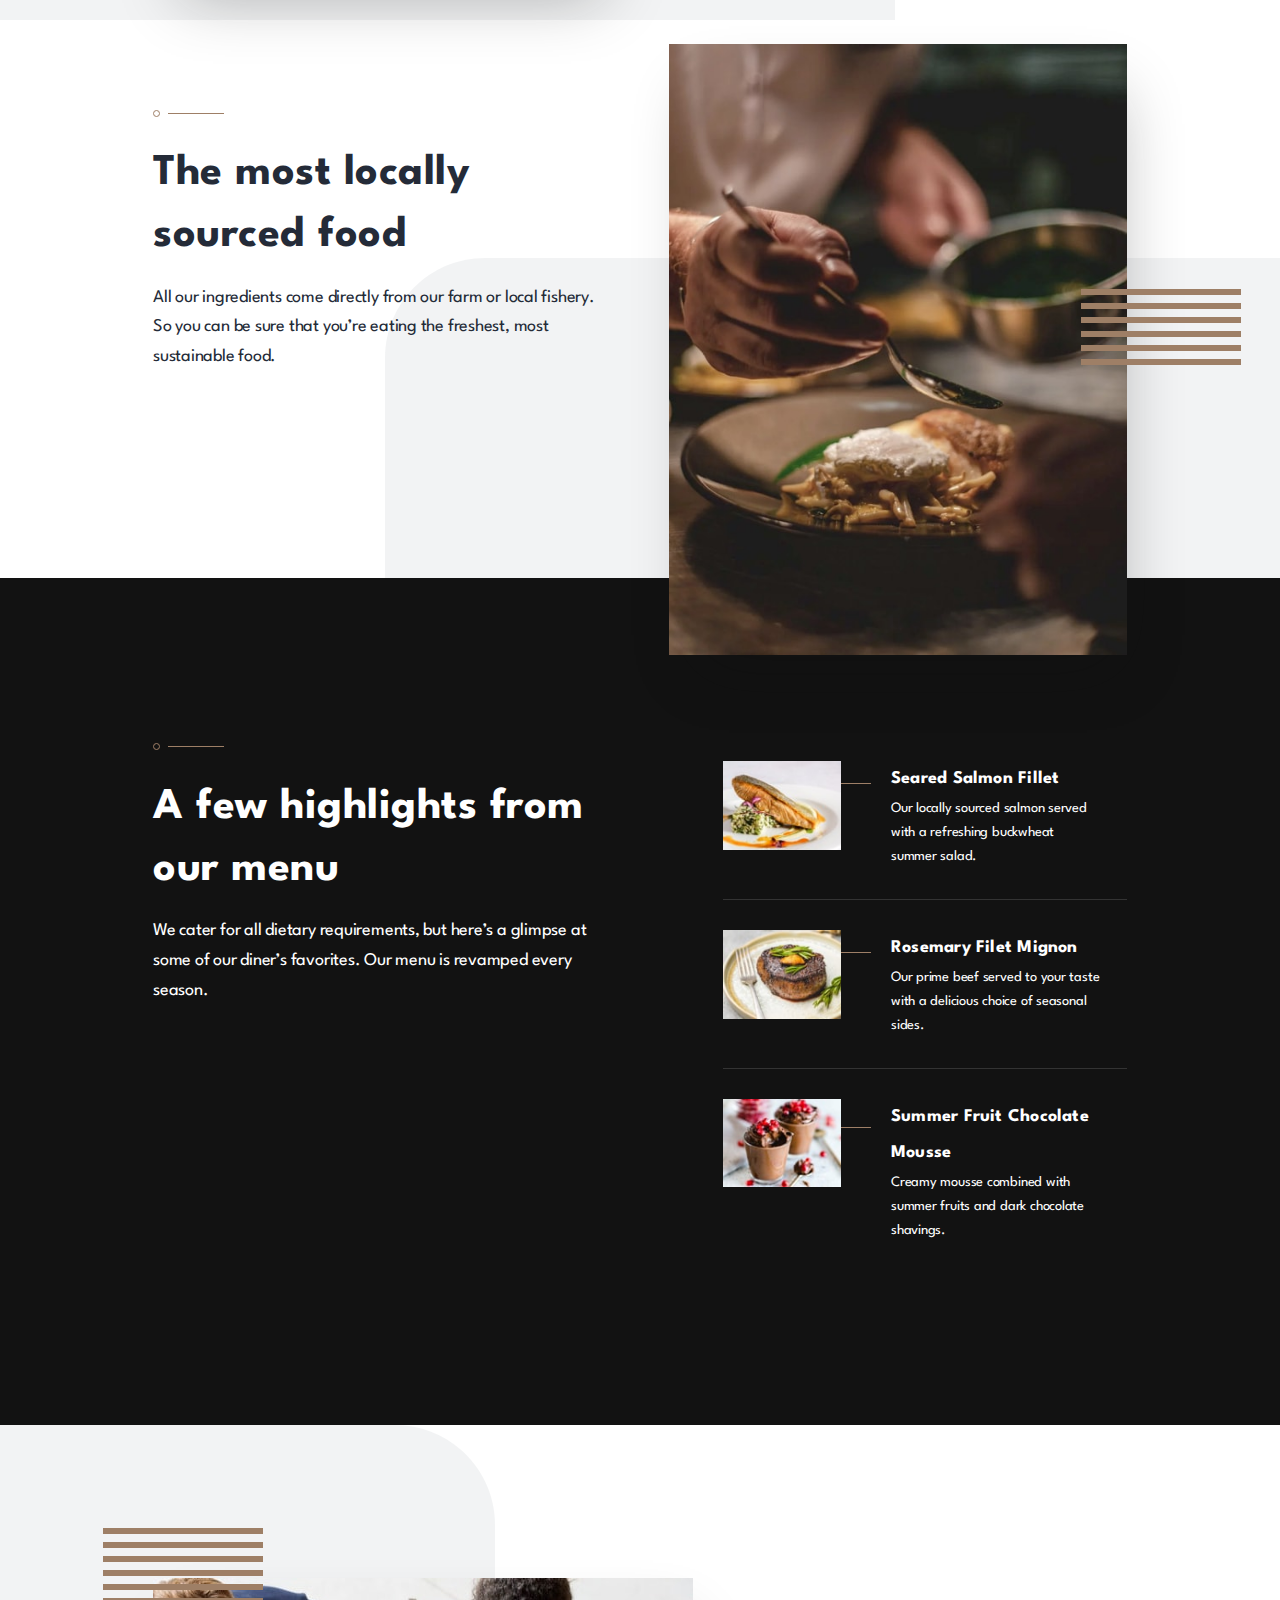
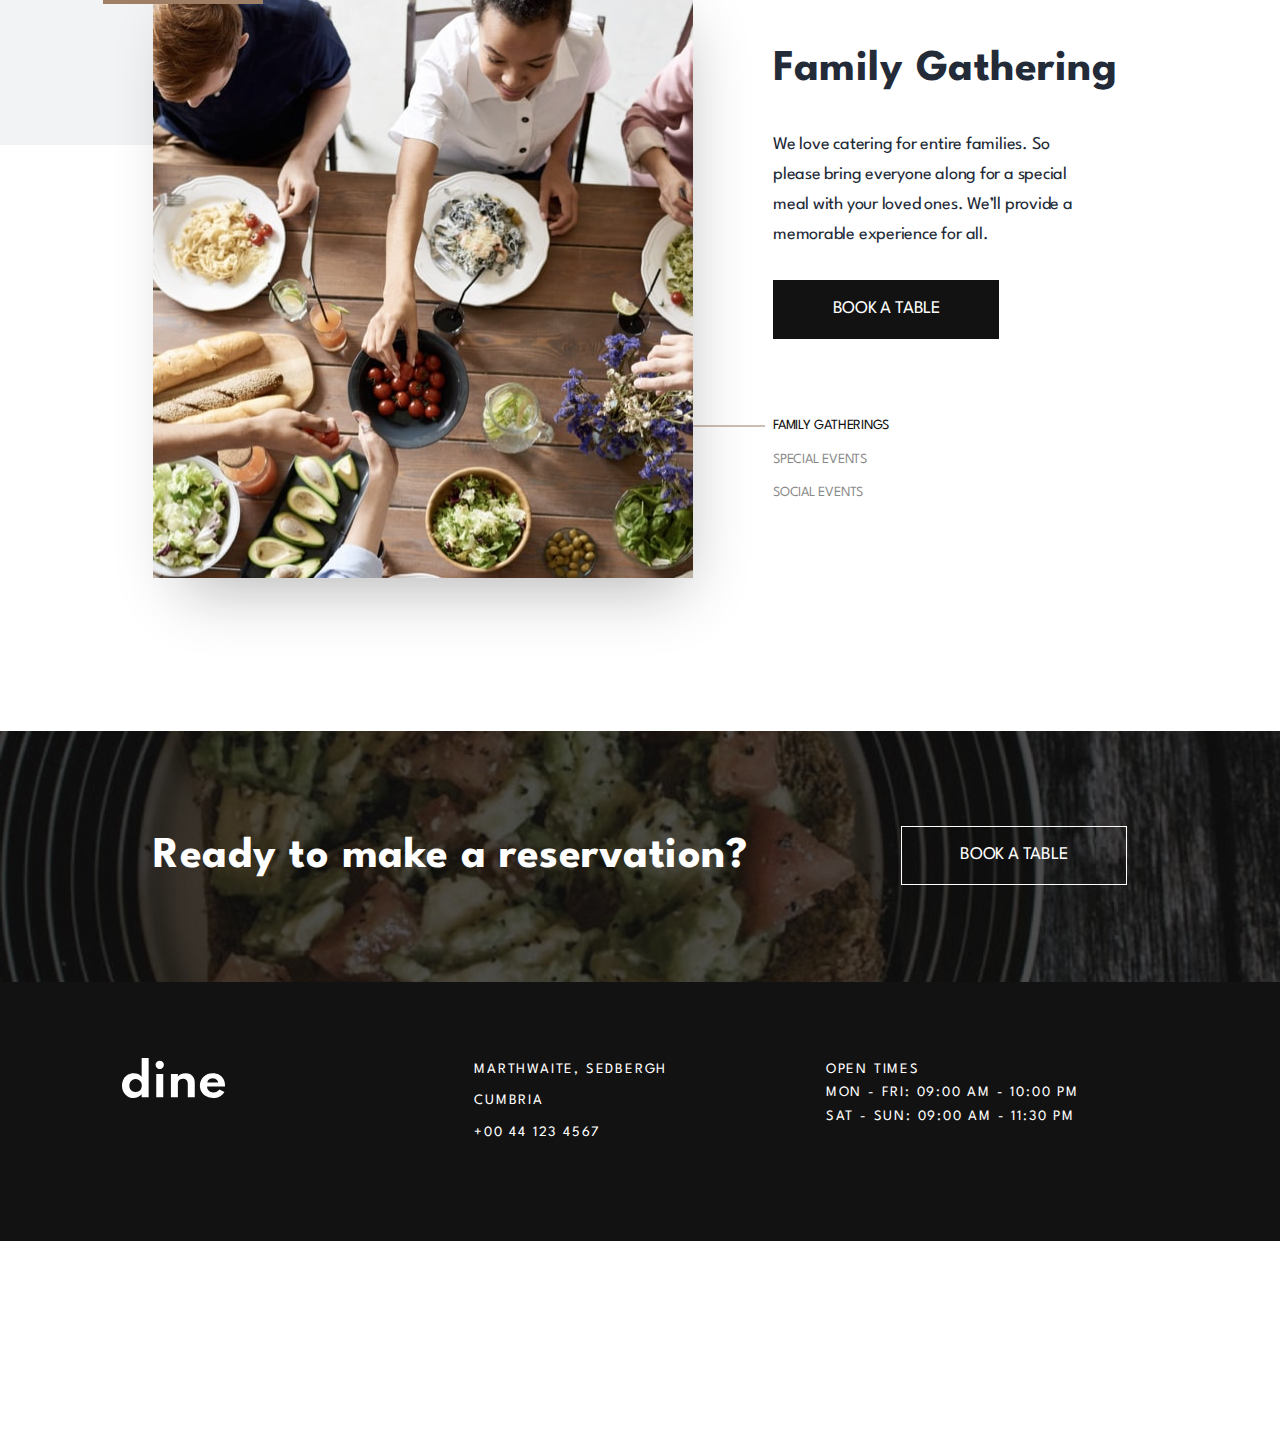
==== commit 2b842e5b: "improve code in header" ====
--- a/index.html
+++ b/index.html
@@ -14,7 +14,7 @@
   <body>
     <div class="container">
 
-      <div class="header bg-dark flow-content-md">
+      <div class="header bg-dark flow-content-large">
         <div class="logo"><img src="images/logo.svg" alt="dine logo"></div>
         <h1>Exquisite dining since 1989</h1>
         <p>  Experience our seasonal menu in beautiful country surroundings. Eat the freshest produce from
--- a/styles/base.css
+++ b/styles/base.css
@@ -110,7 +110,7 @@
   --clr-secondary-300-s40: hsl(var(--secondary-hue-300), 42%, 13%);
   --clr-secondary-300-l50: hsl(var(--secondary-hue-300), 30%, 19.5%);
   --clr-secondary-300-s50: hsl(var(--secondary-hue-300), 45%, 13%);
-  --box-shadow-100: 1rem 3rem 4rem -2rem hsla(calc(var(--clr-primary-200-h) * 1), calc(var(--clr-primary-200-s) * 1), calc(var(--clr-primary-200-l) * 1), 0.3);
+  --box-shadow-100: 1rem 3rem 6rem -2rem hsla(calc(var(--clr-primary-200-h) * 1), calc(var(--clr-primary-200-s) * 1), calc(var(--clr-primary-200-l) * 1), 0.3);
   --br: 3rem;
   --space-unit-rem: 1.6rem;
   --space-unit: 1em;
@@ -126,18 +126,11 @@
   --space-xxxl: calc(8.5 * var(--space-unit));
   --space-xxxxl: calc(13.75 * var(--space-unit));
   --padding-pages-horizontal: var(--space-md);
-  --padding-pages-vertical: var(--space-xl);
-}
-@media only screen and (min-width: 37.5em) {
-  :root {
-    --padding-pages-horizontal: var(--space-xxl);
-    --padding-pages-vertical: var(--space-xxl);
-  }
-}
-@media only screen and (min-width: 75em) {
+  --padding-pages-vertical: var(--space-xxxl);
+}
+@media only screen and (min-width: 37.5em) {
   :root {
     --padding-pages-horizontal: var(--space-xxxl);
-    --padding-pages-vertical: var(--space-xxxl);
   }
 }
 
@@ -152,7 +145,7 @@
   --fw-700: 700;
   --ff-primary: "Spartan", sans-serif;
   --text-base-size: 1.5rem;
-  --text-scale-ratio: 1.125;
+  --text-scale-ratio: 1.2;
   --text-unit: var(--text-base-size);
 }
 @media only screen and (min-width: 37.5em) {
@@ -174,14 +167,15 @@
 }
 
 h1, .h1 {
-  font-size: var(--text-xxxxl);
+  font-size: var(--text-xxxl);
   font-weight: var(--fw-300);
   letter-spacing: 0.8px;
-  line-height: 1.125;
+  line-height: 1.3;
 }
 @media only screen and (min-width: 37.5em) {
   h1, .h1 {
     font-size: var(--text-xxl);
+    line-height: 1.125;
   }
 }
 @media only screen and (min-width: 75em) {
@@ -452,7 +446,7 @@
   background-size: cover;
   background-position: top center;
   display: grid;
-  grid-template-columns: minmax(auto, var(--min, 35rem));
+  grid-template-columns: 1fr;
   justify-items: center;
   justify-content: center;
   text-align: center;
@@ -462,13 +456,18 @@
     background-image: url(../../images/homepage/hero-bg-mobile@2x.jpg);
   }
 }
+.header h1 {
+  max-width: 10ch;
+}
+.header p {
+  max-width: 30ch;
+}
 .header > :first-child {
-  margin-top: 36vw;
+  margin-top: 50%;
 }
 @media only screen and (min-width: 37.5em) {
   .header {
     background-image: url(../../images/homepage/hero-bg-tablet.jpg);
-    --min: 50rem;
   }
 }
 @media only screen and (min-width: 37.5em) and (min-resolution: 120dpi) {
@@ -485,7 +484,8 @@
   }
   .header > :first-child {
     margin-top: 0;
-    transform: translateY(-200%);
+    position: relative;
+    top: -8rem;
   }
 }
 @media only screen and (min-width: 75em) and (min-resolution: 120dpi) {
@@ -504,11 +504,12 @@
   grid-template-columns: 1fr;
   justify-items: center;
   gap: var(--space-xl);
-  --br-line-left: 200rem;
-  --br-line-top: -300rem;
+}
+.features__image.brown-lines::after {
+  display: none;
 }
 .features > :first-child {
-  margin-top: -15vw;
+  margin-top: calc(-1.5 * var(--padding-pages-vertical));
 }
 .features__image {
   z-index: 100;
@@ -519,12 +520,16 @@
     --br-line-left: 90%;
     --br-line-top: 40%;
   }
+  .features__image.brown-lines::after {
+    display: block;
+  }
 }
 @media only screen and (min-width: 75em) {
   .features {
     background-size: initial;
     grid-template-columns: repeat(2, 1fr);
     text-align: left;
+    justify-items: start;
   }
   .features > :last-child {
     grid-column: 1;
@@ -532,7 +537,7 @@
     align-self: center;
   }
   .features > :nth-child(3) {
-    margin-bottom: -20rem;
+    margin-bottom: calc(-1.5 * var(--padding-pages-vertical));
   }
 }
 
@@ -570,6 +575,7 @@
 }
 @media only screen and (min-width: 37.5em) {
   .highlights__menu-item {
+    max-width: initial;
     justify-content: center;
     justify-items: start;
     grid-template-columns: 1fr 2fr;
@@ -587,6 +593,12 @@
   position: absolute;
   top: 20%;
   right: -3rem;
+  display: none;
+}
+@media only screen and (min-width: 37.5em) {
+  .highlights__menu-item .menu__image::after {
+    display: block;
+  }
 }
 .highlights__menu-item:nth-child(2) {
   border-bottom: 1px solid hsla(calc(var(--clr-neutral-100-h) * 1), calc(var(--clr-neutral-100-s) * 1), calc(var(--clr-neutral-100-l) * 1), 0.14);
@@ -659,7 +671,7 @@
   width: 100%;
   row-gap: 1rem;
   grid-row: 1;
-  font-size: var(--text-sm);
+  font-size: 1.4rem;
 }
 @media only screen and (min-width: 37.5em) {
   .slide__info__list {
@@ -716,6 +728,8 @@
 }
 @media only screen and (min-width: 37.5em) {
   .cta {
+    padding-top: var(--space-xxl);
+    padding-bottom: var(--space-xxl);
     background-image: url(../../images/homepage/ready-bg-tablet.jpg);
   }
 }
@@ -750,6 +764,8 @@
 }
 @media only screen and (min-width: 37.5em) {
   .footer {
+    padding-top: var(--space-xxl);
+    padding-bottom: var(--space-xxl);
     justify-items: start;
     text-align: left;
   }
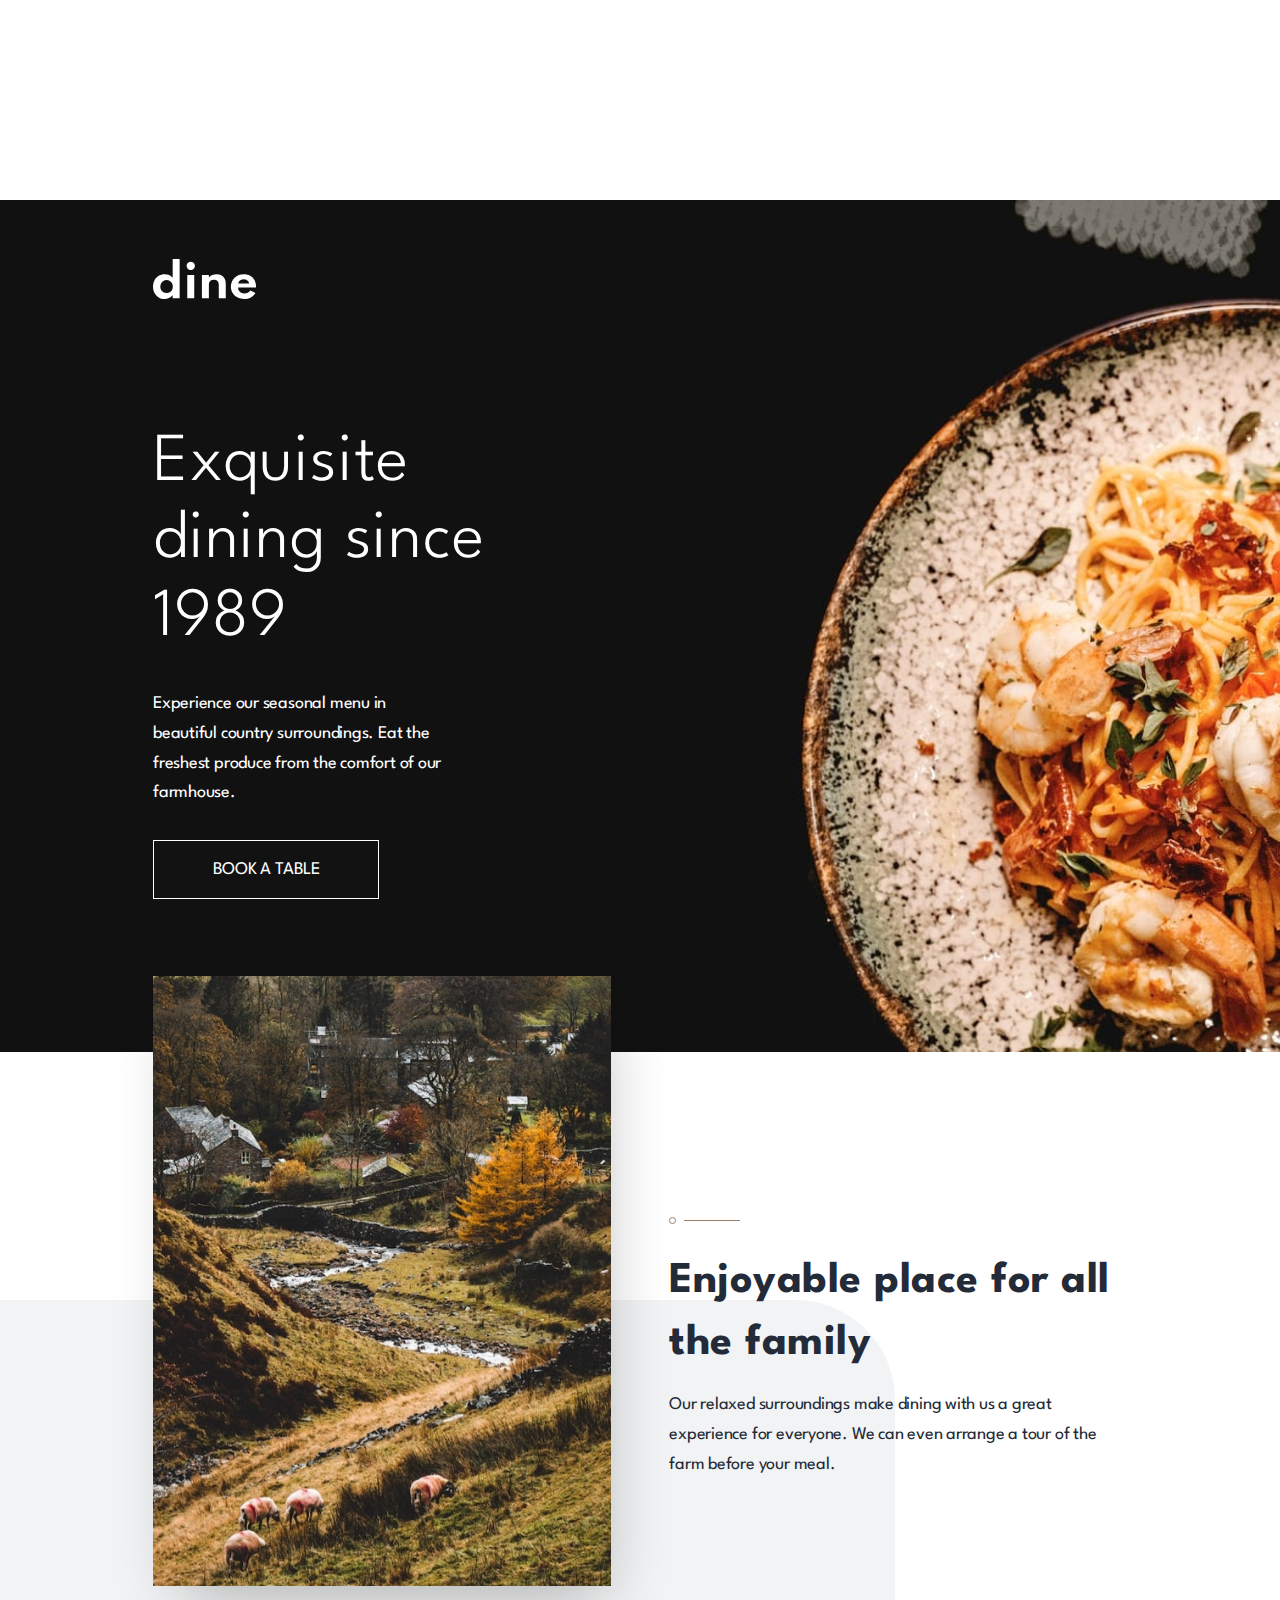
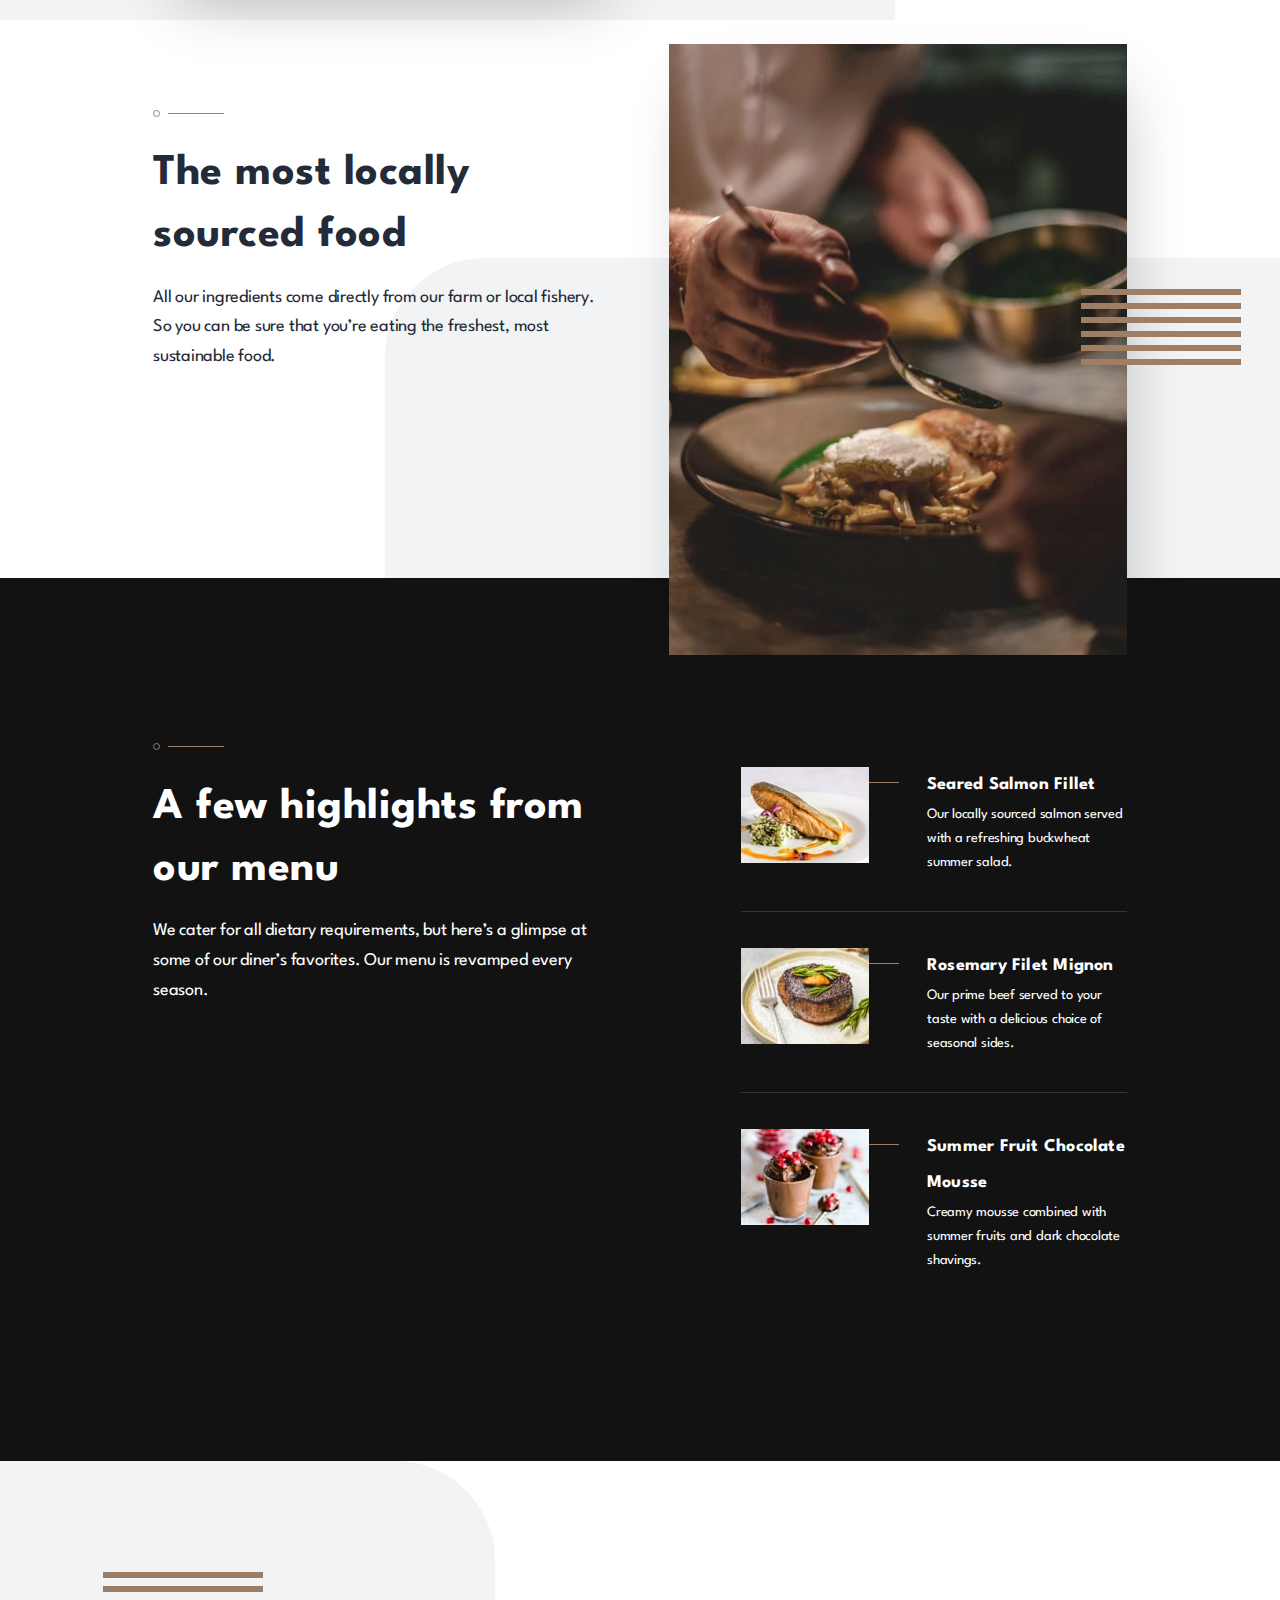
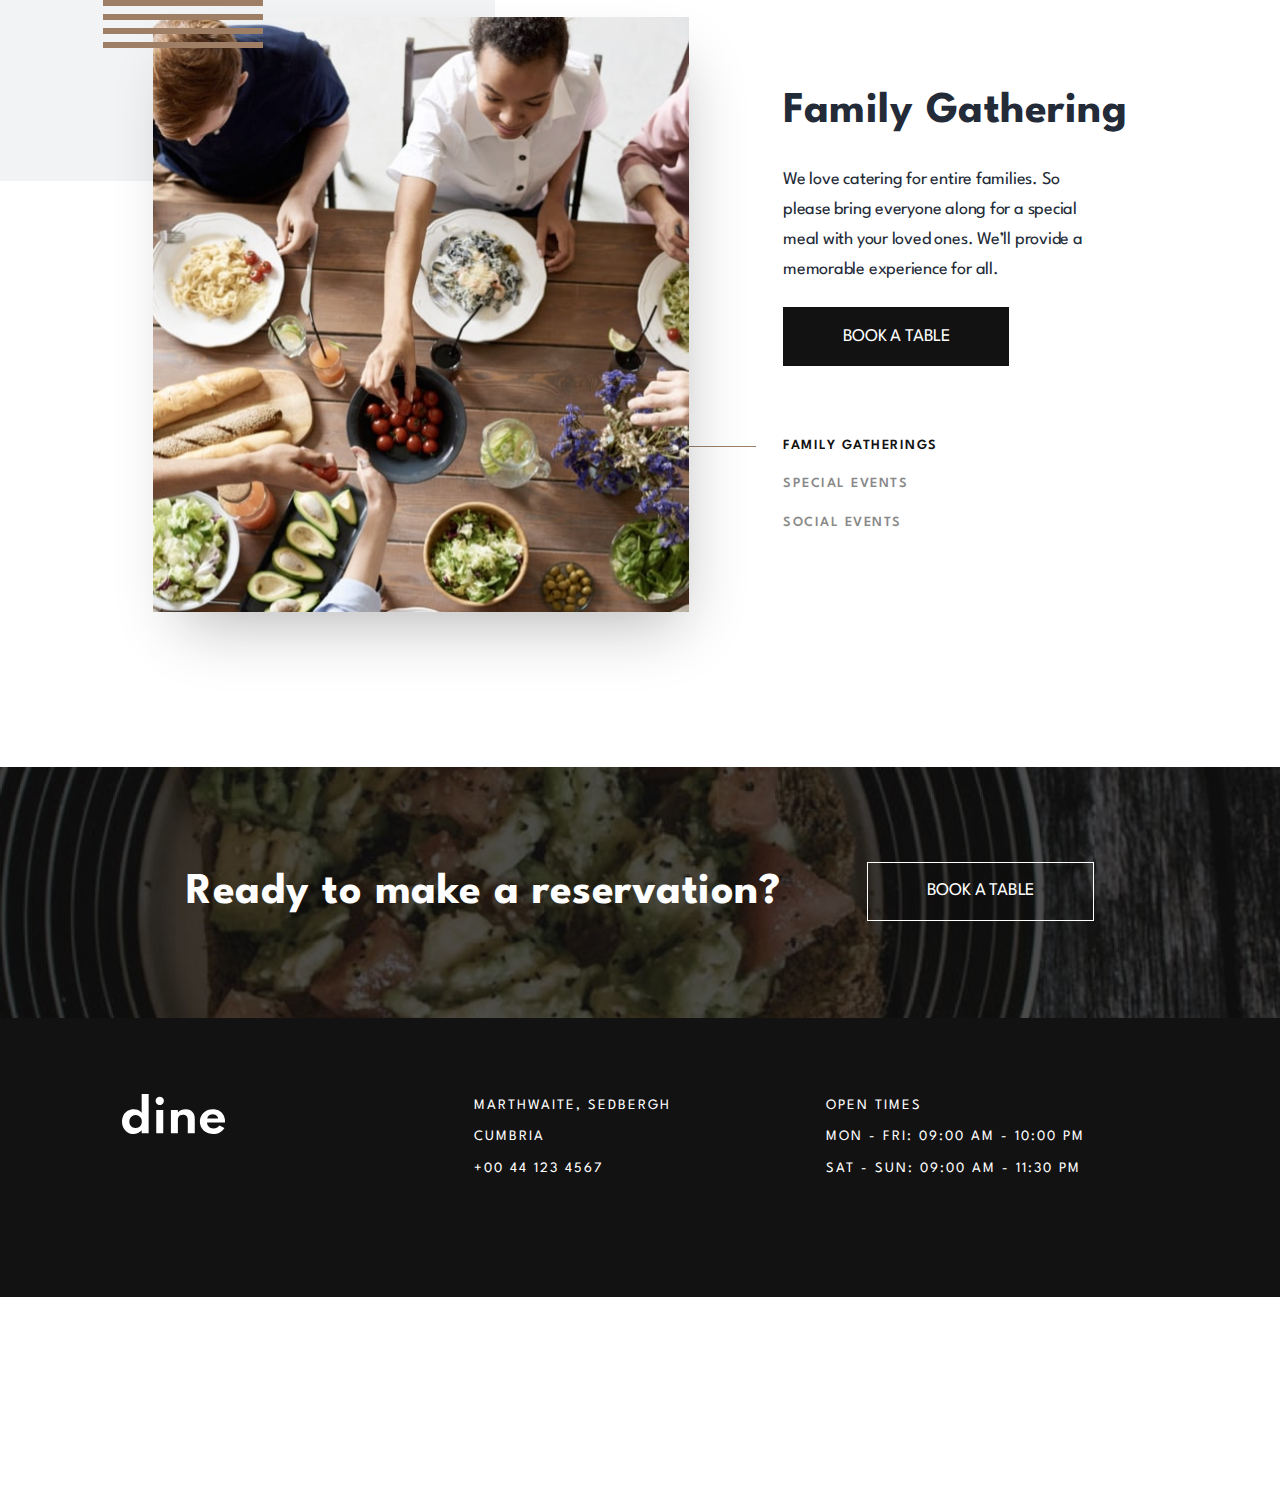
==== commit cfc26c7e: "refactor code in footer" ====
--- a/index.html
+++ b/index.html
@@ -190,7 +190,7 @@
           <p>Cumbria</p>
           <p>+00 44 123 4567</p>
         </div>
-        <div class="times">
+        <div class="times flow-content-xsmall">
           <p> Open Times</p>
           <p>Mon - Fri: 09:00 AM - 10:00 PM</p>
           <p>Sat - Sun: 09:00 AM - 11:30 PM</p>
--- a/styles/base.css
+++ b/styles/base.css
@@ -125,11 +125,18 @@
   --space-xxl: calc(5.25 * var(--space-unit));
   --space-xxxl: calc(8.5 * var(--space-unit));
   --space-xxxxl: calc(13.75 * var(--space-unit));
+  --space-huge: calc(200 * var(--space-unit));
   --padding-pages-horizontal: var(--space-md);
-  --padding-pages-vertical: var(--space-xxxl);
+  --padding-pages-vertical: var(--space-xxl);
 }
 @media only screen and (min-width: 37.5em) {
   :root {
+    --padding-pages-horizontal: var(--space-xxl);
+  }
+}
+@media only screen and (min-width: 75em) {
+  :root {
+    --padding-pages-vertical: var(--space-xxxl);
     --padding-pages-horizontal: var(--space-xxxl);
   }
 }
@@ -433,11 +440,35 @@
 *.brown-lines::after {
   position: absolute;
   content: "";
-  width: 20rem;
-  height: 20rem;
+  width: 16rem;
+  height: 8rem;
   background: url(../../images/patterns/pattern-lines.svg) no-repeat;
   top: var(--br-line-top, 0);
   left: var(--br-line-left, 0);
+  display: var(--br-line-display, block);
+}
+
+.footer {
+  font-size: var(--text-sm);
+  letter-spacing: 2px;
+  text-transform: uppercase;
+  text-align: center;
+  display: grid;
+  grid-template-columns: repeat(auto-fit, minmax(30rem, 1fr));
+  gap: 4rem;
+  justify-items: center;
+}
+@media only screen and (min-width: 37.5em) {
+  .footer {
+    padding-top: var(--space-xxl);
+    padding-bottom: var(--space-xxl);
+    text-align: left;
+    justify-items: start;
+    column-gap: 2rem;
+  }
+  .footer .logo {
+    grid-row: span 2;
+  }
 }
 
 .header {
@@ -485,7 +516,7 @@
   .header > :first-child {
     margin-top: 0;
     position: relative;
-    top: -8rem;
+    top: calc(-1 * var(--space-xxl));
   }
 }
 @media only screen and (min-width: 75em) and (min-resolution: 120dpi) {
@@ -496,17 +527,10 @@
 
 .features {
   text-align: center;
-  background-image: url(../../images/patterns/pattern-curve-top-right.svg), url(../../images/patterns/pattern-curve-top-left.svg);
-  background-repeat: no-repeat, no-repeat;
-  background-position: left 200rem top -200rem, right -200rem bottom 200rem;
-  background-size: 50%;
-  display: grid;
-  grid-template-columns: 1fr;
+  display: grid;
   justify-items: center;
   gap: var(--space-xl);
-}
-.features__image.brown-lines::after {
-  display: none;
+  --br-line-display: none;
 }
 .features > :first-child {
   margin-top: calc(-1.5 * var(--padding-pages-vertical));
@@ -516,12 +540,13 @@
 }
 @media only screen and (min-width: 37.5em) {
   .features {
+    background-size: 50%;
+    background-image: url(../../images/patterns/pattern-curve-top-right.svg), url(../../images/patterns/pattern-curve-top-left.svg);
+    background-repeat: no-repeat, no-repeat;
     background-position: left top var(--space-xxxxl), right bottom;
-    --br-line-left: 90%;
+    --br-line-left: 80%;
     --br-line-top: 40%;
-  }
-  .features__image.brown-lines::after {
-    display: block;
+    --br-line-display: block;
   }
 }
 @media only screen and (min-width: 75em) {
@@ -530,6 +555,7 @@
     grid-template-columns: repeat(2, 1fr);
     text-align: left;
     justify-items: start;
+    --br-line-left: 90%;
   }
   .features > :last-child {
     grid-column: 1;
@@ -543,75 +569,70 @@
 
 .highlights {
   display: grid;
-  grid-template-columns: 1fr;
-  justify-items: center;
-  gap: 5rem;
+  justify-items: center;
+  gap: var(--space-lg);
 }
 .highlights__intro {
-  max-width: 47rem;
-  margin: 0 auto;
+  max-width: 46rem;
   text-align: center;
 }
 @media only screen and (min-width: 75em) {
   .highlights {
-    grid-template-columns: 47rem 1fr;
-    gap: 10rem;
+    grid-auto-flow: column;
+    justify-content: space-between;
   }
   .highlights__intro {
     text-align: left;
   }
 }
 .highlights__menu-item {
-  max-width: 30rem;
-  display: grid;
-  grid-template-columns: 1fr;
-  gap: 5rem;
-  padding: 3rem 0;
+  display: grid;
+  gap: var(--space-xl);
+  padding: var(--space-lg) 0;
   justify-items: center;
   text-align: center;
 }
+@media only screen and (min-width: 37.5em) {
+  .highlights__menu-item {
+    grid-auto-flow: column;
+    text-align: left;
+    z-index: 1;
+  }
+}
+.highlights__menu-item:not(:first-child) {
+  border-top: 1px solid hsla(calc(var(--clr-neutral-100-h) * 1), calc(var(--clr-neutral-100-s) * 1), calc(var(--clr-neutral-100-l) * 1), 0.14);
+}
+.highlights__menu-item p {
+  font-size: var(--text-sm);
+}
 .highlights__menu-item .menu__desc {
-  max-width: 21ch;
-}
-@media only screen and (min-width: 37.5em) {
-  .highlights__menu-item {
-    max-width: initial;
-    justify-content: center;
-    justify-items: start;
-    grid-template-columns: 1fr 2fr;
-    text-align: left;
-  }
+  max-width: 20ch;
 }
 .highlights__menu-item .menu__image {
   position: relative;
-}
-.highlights__menu-item .menu__image::after {
+  z-index: 1;
+}
+.highlights__menu-item .menu__image > img {
+  position: relative;
+}
+.highlights__menu-item .menu__image::before {
   content: "";
   height: 1px;
-  width: 3rem;
+  width: var(--space-lg);
   background-color: var(--clr-primary-100);
   position: absolute;
-  top: 20%;
+  top: 1.5rem;
   right: -3rem;
   display: none;
 }
 @media only screen and (min-width: 37.5em) {
-  .highlights__menu-item .menu__image::after {
+  .highlights__menu-item .menu__image::before {
     display: block;
-  }
-}
-.highlights__menu-item:nth-child(2) {
-  border-bottom: 1px solid hsla(calc(var(--clr-neutral-100-h) * 1), calc(var(--clr-neutral-100-s) * 1), calc(var(--clr-neutral-100-l) * 1), 0.14);
-  border-top: 1px solid hsla(calc(var(--clr-neutral-100-h) * 1), calc(var(--clr-neutral-100-s) * 1), calc(var(--clr-neutral-100-l) * 1), 0.14);
-}
-.highlights__menu-item p {
-  font-size: var(--text-sm);
+    z-index: -1;
+  }
 }
 
 .slides {
-  background-image: url(../../images/patterns/pattern-curve-top-right.svg);
-  background-repeat: no-repeat;
-  background-position: left -40rem top;
   display: grid;
   grid-auto-flow: column;
   overflow-x: auto;
@@ -619,41 +640,44 @@
   scroll-behavior: smooth;
   padding: 0;
 }
+@media only screen and (min-width: 37.5em) {
+  .slides {
+    background-image: url(../../images/patterns/pattern-curve-top-right.svg);
+    background-repeat: no-repeat;
+    background-position: left -40rem top;
+  }
+}
 .slides .slide {
   padding: var(--padding-pages-vertical) var(--padding-pages-horizontal);
-  scroll-snap-align: center center;
   width: min(100vw, 144rem);
   display: grid;
-  grid-template-columns: 1fr;
-  align-items: start;
-  align-content: start;
   text-align: center;
   justify-items: center;
-  --br-line-top: -50rem;
-  --br-line-left: -50rem;
+  --br-line-display: none;
 }
 .slides .slide__img {
   z-index: 100;
 }
 @media only screen and (min-width: 37.5em) {
   .slides .slide {
-    --br-line-top: -5rem;
+    --br-line-display: block;
+    --br-line-top: -4.5rem;
     --br-line-left: -5rem;
   }
 }
 @media only screen and (min-width: 75em) {
   .slides .slide {
-    grid-template-columns: auto 1fr;
+    grid-auto-flow: column;
     align-items: center;
     text-align: left;
-    column-gap: 8rem;
+    column-gap: var(--space-xxl);
   }
 }
 
 .slide__info {
   justify-self: stretch;
   display: grid;
-  gap: 3rem;
+  gap: var(--space-md);
   justify-items: center;
 }
 @media only screen and (min-width: 75em) {
@@ -665,13 +689,15 @@
   max-width: 30ch;
 }
 .slide__info__list {
+  grid-row: 1;
   margin-top: var(--space-xl);
   color: var(--clr-primary-200-op50);
+  font-size: 1.4rem;
+  letter-spacing: 1.5px;
+  font-weight: var(--fw-600);
   display: grid;
   width: 100%;
-  row-gap: 1rem;
-  grid-row: 1;
-  font-size: 1.4rem;
+  row-gap: 1.5rem;
 }
 @media only screen and (min-width: 37.5em) {
   .slide__info__list {
@@ -684,6 +710,12 @@
     grid-auto-flow: row;
     grid-row: initial;
   }
+}
+.slide__info__list li {
+  transition: all 0.4s ease-in-out;
+}
+.slide__info__list li:hover {
+  color: var(--clr-primary-200);
 }
 .slide__info__list li.active {
   color: var(--clr-primary-200);
@@ -695,7 +727,7 @@
   background: var(--clr-primary-100);
   position: absolute;
   width: 5rem;
-  top: 120%;
+  bottom: 0;
   left: 50%;
   transform: translateX(-50%);
 }
@@ -704,11 +736,7 @@
     width: 10rem;
     top: 50%;
     left: -50%;
-    transform: translate(-50%, -50%);
-  }
-}
-.slide__info__list li a:hover {
-  color: var(--clr-primary-200);
+  }
 }
 
 .cta {
@@ -717,7 +745,6 @@
   background-size: cover;
   display: grid;
   gap: 2rem;
-  align-items: start;
   justify-items: center;
   text-align: center;
 }
@@ -741,9 +768,8 @@
 @media only screen and (min-width: 75em) {
   .cta {
     background-image: url(../../images/homepage/ready-bg-desktop.jpg);
-    grid-template-columns: 1fr auto;
+    grid-auto-flow: column;
     text-align: left;
-    justify-items: start;
   }
 }
 @media only screen and (min-width: 75em) and (min-resolution: 120dpi) {
@@ -751,25 +777,8 @@
     background-image: url(../../images/homepage/ready-bg-desktop@2x.jpg);
   }
 }
-
-.footer {
-  font-size: var(--text-sm);
-  display: grid;
-  grid-template-columns: repeat(auto-fit, minmax(30rem, 1fr));
-  gap: 2rem;
-  text-transform: uppercase;
-  text-align: center;
-  justify-items: center;
-  letter-spacing: 1.8px;
-}
-@media only screen and (min-width: 37.5em) {
-  .footer {
-    padding-top: var(--space-xxl);
-    padding-bottom: var(--space-xxl);
-    justify-items: start;
-    text-align: left;
-  }
-  .footer .logo {
-    grid-row: span 2;
+@media only screen and (min-width: 75em) {
+  .cta .btn {
+    align-self: start;
   }
 }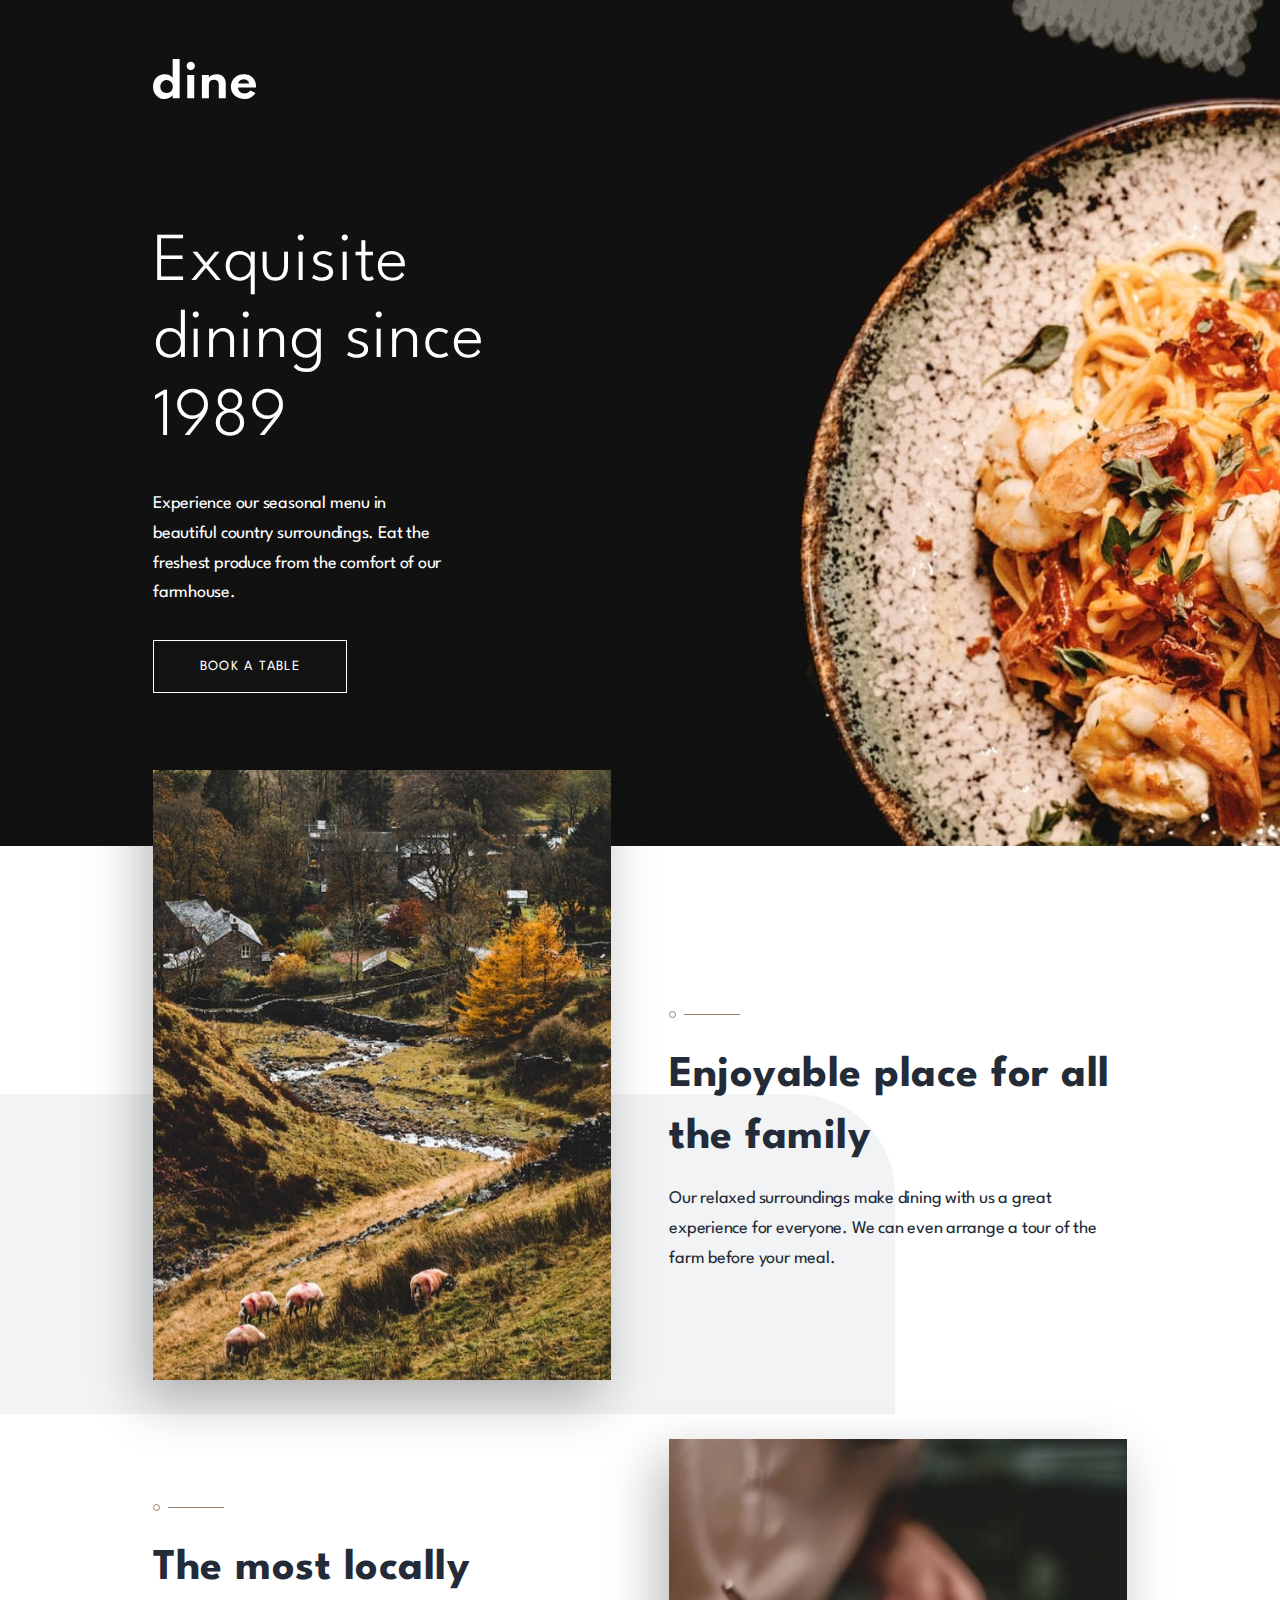
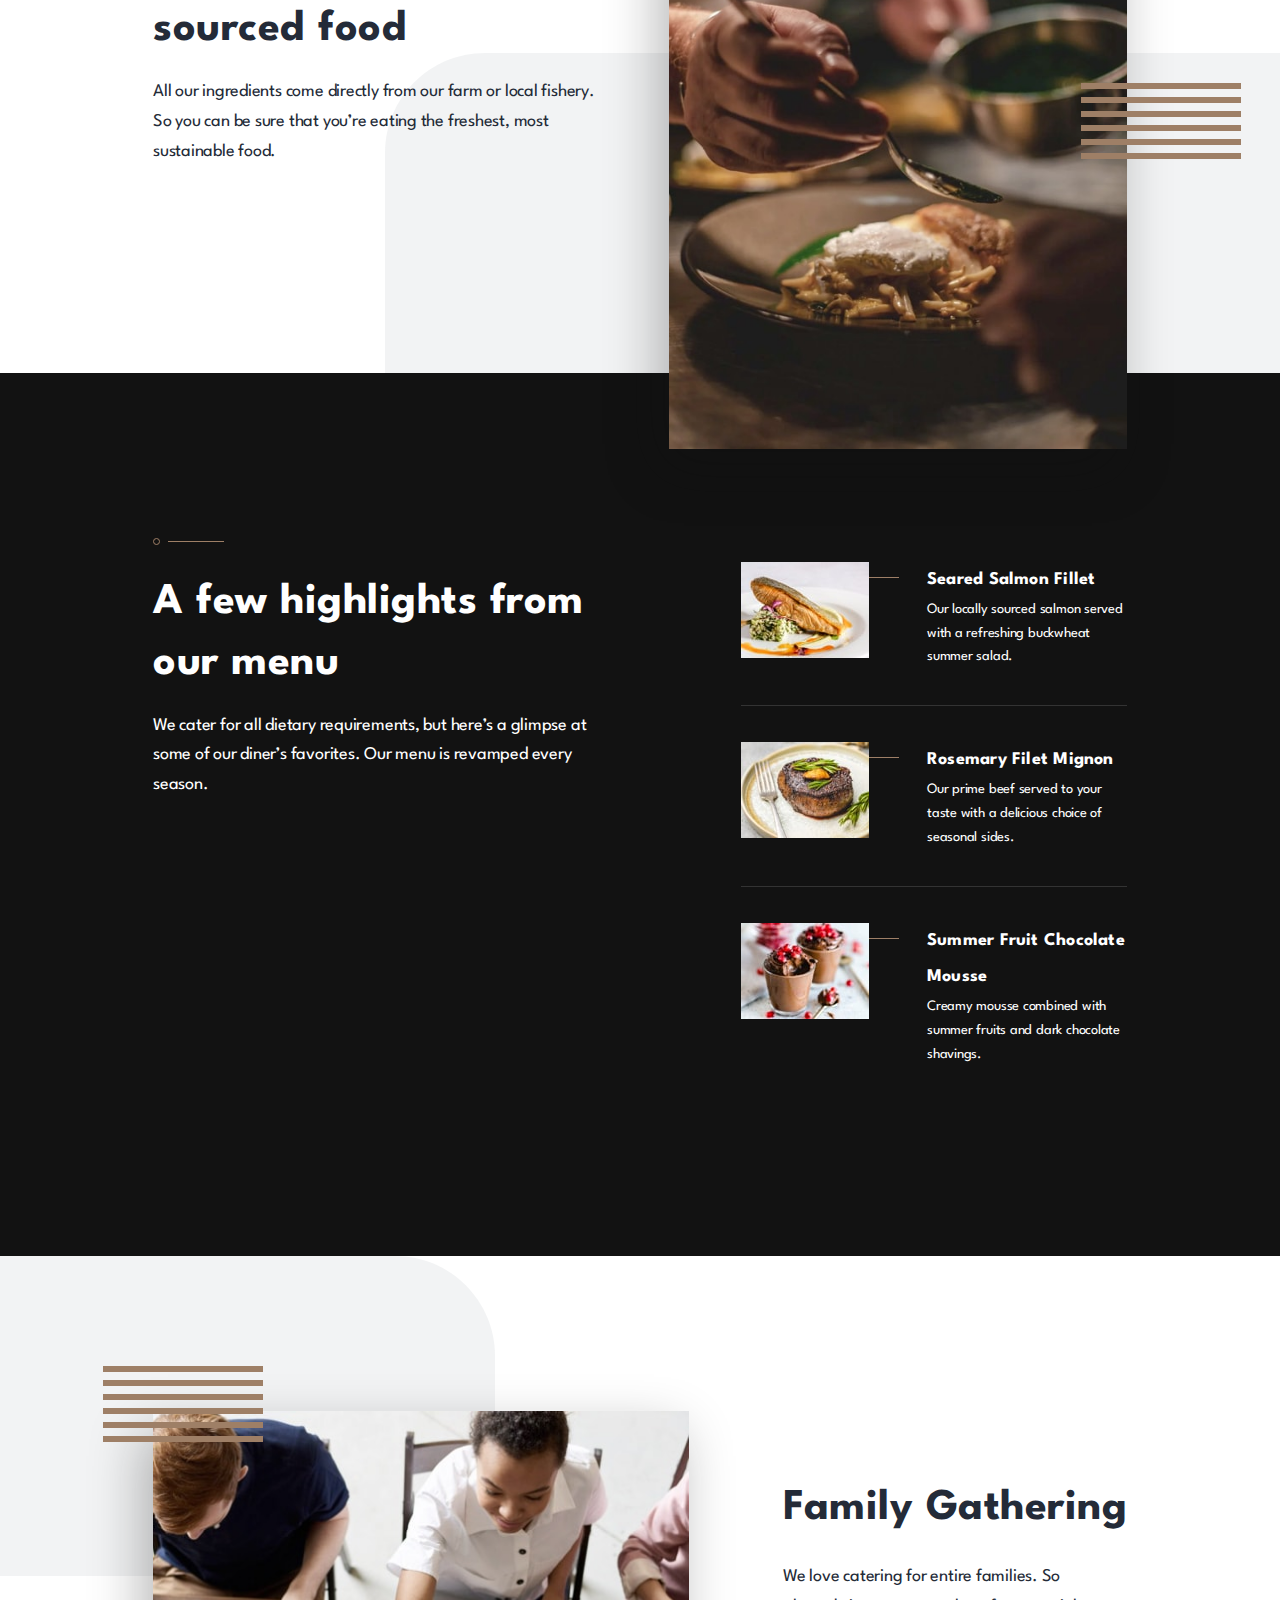
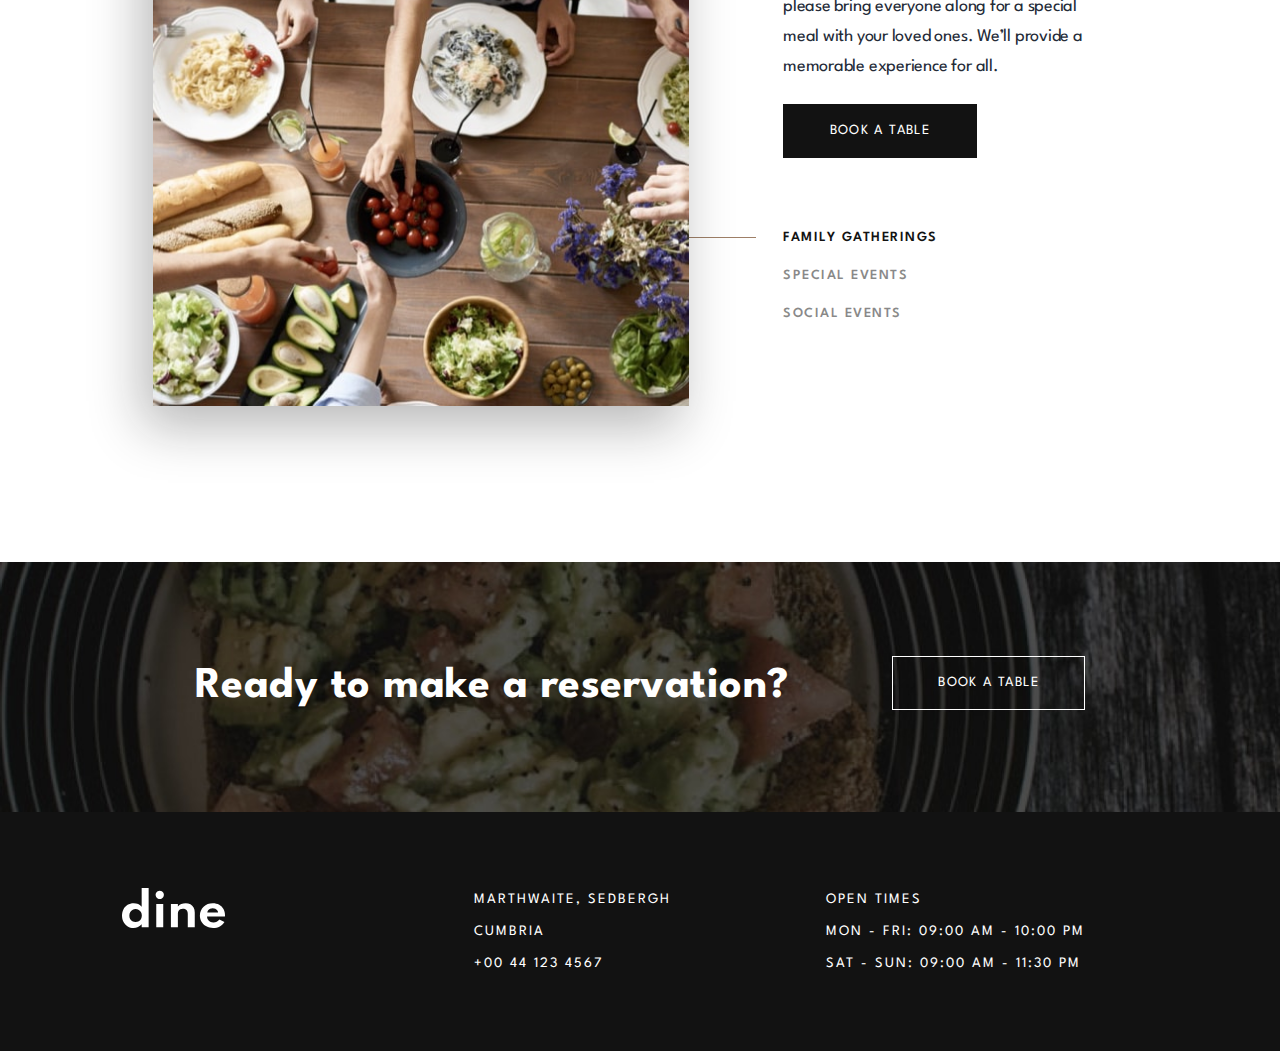
==== commit 0592ed1a: "Add missing link" ====
--- a/index.html
+++ b/index.html
@@ -11,13 +11,13 @@
     <script src="javascript/script.js"></script>
     <title>Frontend Mentor | Dine Website Challenge</title>
   </head>
-  <body>
+  <body class="index">
     <div class="container">
 
       <div class="header bg-dark flow-content-large">
         <div class="logo"><img src="images/logo.svg" alt="dine logo"></div>
         <h1>Exquisite dining since 1989</h1>
-        <p>  Experience our seasonal menu in beautiful country surroundings. Eat the freshest produce from
+        <p>Experience our seasonal menu in beautiful country surroundings. Eat the freshest produce from
   the comfort of our farmhouse.</p>
         <a href="booking.html" class="btn">Book A Table</a>
       </div>
@@ -118,7 +118,7 @@
             <h2>Family Gathering</h2>
             <p>We love catering for entire families. So please bring everyone along for a special meal with your
   loved ones. We’ll provide a memorable experience for all.</p>
-            <a href="" class="btn">Book A Table</a>
+            <a href="booking.html" class="btn">Book A Table</a>
             <ul class="slide__info__list">
               <li class="active"><a href="#slide-family" id="family">Family Gatherings</a></li>
               <li><a href="#slide-special" id="special">Special Events</a></li>
@@ -142,7 +142,7 @@
             <h2>Special Events</h2>
             <p>Whether it’s a romantic dinner or special date you’re celebrating with others we’ll look after you.
             We’ll be sure to mark your special date with an unforgettable meal..</p>
-            <a href="" class="btn">Book A Table</a>
+            <a href="booking.html" class="btn">Book A Table</a>
             <ul class="slide__info__list">
               <li><a href="#slide-family" id="family" >Family Gatherings</a></li>
               <li class="active"><a href="#slide-special" id="special" >Special Events</a></li>
@@ -166,7 +166,7 @@
             <h2>Social Events</h2>
             <p>Are you looking to have a larger social event? No problem! We’re more than happy to cater for big
             parties. We’ll work with you to make your event a hit with everyone..</p>
-            <a href="" class="btn">Book A Table</a>
+            <a href="booking.html" class="btn">Book A Table</a>
             <ul class="slide__info__list">
               <li><a href="#slide-family" id="family">Family Gatherings</a></li>
               <li><a href="#slide-special" id="special">Special Events</a></li>
--- a/styles/base.css
+++ b/styles/base.css
@@ -22,7 +22,7 @@
   --clr-marker-secondary-300: hsl(234, 30%, 13%);
   --secondary-hue-100: 234;
   --clr-accent-100: hsl(0, 43%, 50%);
-  --clr-accent-100: hsla(0, 43%, 50%, 0.5);
+  --clr-accent-100-op50: hsla(0, 43%, 50%, 0.5);
   --clr-neutral-100: hsl(0, 100%, 100%);
   --clr-primary-200-op50: hsla(calc(var(--clr-primary-200-h) * 1), calc(var(--clr-primary-200-s) * 1), calc(var(--clr-primary-200-l) * 1), 0.5);
   --clr-secondary-100-op7: hsla(calc(var(--clr-secondary-100-h) * 1), calc(var(--clr-secondary-100-s) * 1), calc(var(--clr-secondary-100-l) * 1), 0.07);
@@ -110,7 +110,7 @@
   --clr-secondary-300-s40: hsl(var(--secondary-hue-300), 42%, 13%);
   --clr-secondary-300-l50: hsl(var(--secondary-hue-300), 30%, 19.5%);
   --clr-secondary-300-s50: hsl(var(--secondary-hue-300), 45%, 13%);
-  --box-shadow-100: 1rem 3rem 6rem -2rem hsla(calc(var(--clr-primary-200-h) * 1), calc(var(--clr-primary-200-s) * 1), calc(var(--clr-primary-200-l) * 1), 0.3);
+  --box-shadow-100: -1rem 2rem 5rem 0rem hsla(calc(var(--clr-primary-200-h) * 1), calc(var(--clr-primary-200-s) * 1), calc(var(--clr-primary-200-l) * 1), 0.3);
   --br: 3rem;
   --space-unit-rem: 1.6rem;
   --space-unit: 1em;
@@ -162,8 +162,9 @@
   }
 }
 
-:root, * {
-  --text-xs: calc((var(--text-unit) / var(--text-scale-ratio)) / var(--text-scale-ratio));
+:root {
+  --text-xxs: calc((var(--text-unit) / var(--text-scale-ratio)) / var(--text-scale-ratio) / var(--text-scale-ratio));
+  --text-xs: calc(var(--text-xxs) * var(--text-scale-ratio));
   --text-sm: calc(var(--text-xs) * var(--text-scale-ratio));
   --text-md: calc(var(--text-sm) * var(--text-scale-ratio) * var(--text-scale-ratio));
   --text-lg: calc(var(--text-md) * var(--text-scale-ratio));
@@ -213,6 +214,10 @@
   }
 }
 
+h4 {
+  font-size: var(--text-base-size);
+}
+
 .flow-content > * + * {
   margin-top: var(--space-unit-rem);
 }
@@ -319,6 +324,18 @@
   box-shadow: var(--box-shadow-100);
 }
 
+.bold {
+  font-weight: var(--fw-600);
+}
+
+.fw-300 {
+  font-weight: var(--fw-300);
+}
+
+.error {
+  --clr-error: var(--clr-accent-100);
+}
+
 *,
 *::before,
 *::after {
@@ -336,6 +353,7 @@
 h1,
 h2,
 h3,
+h4,
 p,
 dl,
 dd,
@@ -375,6 +393,13 @@
   outline: 0;
 }
 
+fieldset {
+  border: 0;
+  padding: 0;
+  margin: 0;
+  min-width: 0;
+}
+
 a {
   color: inherit;
   font-family: inherit;
@@ -383,8 +408,8 @@
   text-transform: uppercase;
 }
 
-body {
-  margin: 20rem 0;
+html {
+  scroll-behavior: smooth;
 }
 
 .container {
@@ -418,20 +443,41 @@
 
 .btn {
   display: inline-block;
-  padding: var(--space-sm) var(--space-xl);
+  padding: var(--space-unit) var(--space-xl);
   border: 1px solid var(--btn-bd, var(--clr-primary-200));
   background: var(--bg-btn, var(--clr-primary-200));
   color: var(--fg-btn, var(--clr-neutral-100));
   transition: all 0.4s ease-in-out;
-}
-
-.btn--clear {
-  --bg-btn: transparent;
-}
-
+  text-transform: uppercase;
+  letter-spacing: 1.4px;
+  font-size: 1.4rem;
+}
 .btn:hover {
   background: var(--btn-bg-hover, var(--clr-neutral-100));
   color: var(--btn-fg-hover, var(--clr-primary-200));
+}
+
+.btn--clear {
+  --bg-btn: transparent;
+}
+
+.btn--brown {
+  --fg-btn: var(--clr-primary-100);
+}
+
+.btn--no-border {
+  border: none;
+}
+
+.btn--icon {
+  padding: var(--space-md);
+  --fg-btn: var(--clr-primary-100);
+  --bg-btn: transparent;
+  border: none;
+}
+.btn--icon:hover {
+  background: none;
+  color: hsla(calc(var(--clr-primary-100-h) * 1), calc(var(--clr-primary-100-s) * 1), calc(var(--clr-primary-100-l) * 1), 0.5);
 }
 
 *.brown-lines {
@@ -446,6 +492,7 @@
   top: var(--br-line-top, 0);
   left: var(--br-line-left, 0);
   display: var(--br-line-display, block);
+  z-index: var(--br-line-z-index, 0);
 }
 
 .footer {
@@ -454,8 +501,10 @@
   text-transform: uppercase;
   text-align: center;
   display: grid;
+  align-items: start;
+  align-content: start;
   grid-template-columns: repeat(auto-fit, minmax(30rem, 1fr));
-  gap: 4rem;
+  row-gap: 4rem;
   justify-items: center;
 }
 @media only screen and (min-width: 37.5em) {
@@ -470,9 +519,13 @@
     grid-row: span 2;
   }
 }
+@media only screen and (min-width: 75em) {
+  .footer {
+    row-gap: 0;
+  }
+}
 
 .header {
-  background-image: url(../../images/homepage/hero-bg-mobile.jpg);
   background-repeat: no-repeat;
   background-size: cover;
   background-position: top center;
@@ -482,46 +535,58 @@
   justify-content: center;
   text-align: center;
 }
-@media (min-resolution: 120dpi) {
-  .header {
-    background-image: url(../../images/homepage/hero-bg-mobile@2x.jpg);
-  }
-}
-.header h1 {
-  max-width: 10ch;
-}
 .header p {
   max-width: 30ch;
-}
-.header > :first-child {
-  margin-top: 50%;
-}
-@media only screen and (min-width: 37.5em) {
-  .header {
-    background-image: url(../../images/homepage/hero-bg-tablet.jpg);
-  }
-}
-@media only screen and (min-width: 37.5em) and (min-resolution: 120dpi) {
-  .header {
-    background-image: url(../../images/homepage/hero-bg-tablet@2x.jpg);
-  }
 }
 @media only screen and (min-width: 75em) {
   .header {
     justify-content: start;
     justify-items: start;
     text-align: left;
-    background-image: url(../../images/homepage/hero-bg-desktop.jpg);
-  }
-  .header > :first-child {
-    margin-top: 0;
+  }
+  .header > .logo {
     position: relative;
     top: calc(-1 * var(--space-xxl));
   }
 }
+
+.index .header {
+  background-image: url(../../images/homepage/hero-bg-mobile.jpg);
+}
+.index .header h1 {
+  max-width: 10ch;
+}
+.index .header .logo {
+  margin-top: 50%;
+}
+@media (min-resolution: 120dpi) {
+  .index .header {
+    background-image: url(../../images/homepage/hero-bg-mobile@2x.jpg);
+  }
+}
+@media only screen and (min-width: 37.5em) {
+  .index .header {
+    background-image: url(../../images/homepage/hero-bg-tablet.jpg);
+  }
+}
+@media only screen and (min-width: 37.5em) and (min-resolution: 120dpi) {
+  .index .header {
+    background-image: url(../../images/homepage/hero-bg-tablet@2x.jpg);
+  }
+}
+@media only screen and (min-width: 75em) {
+  .index .header {
+    background-image: url(../../images/homepage/hero-bg-desktop.jpg);
+  }
+}
 @media only screen and (min-width: 75em) and (min-resolution: 120dpi) {
-  .header {
+  .index .header {
     background-image: url(../../images/homepage/hero-bg-desktop@2x.jpg);
+  }
+}
+@media only screen and (min-width: 75em) {
+  .index .header .logo {
+    margin-top: 0;
   }
 }
 
@@ -781,4 +846,203 @@
   .cta .btn {
     align-self: start;
   }
+}
+
+.booking .header {
+  background-image: url(../../images/booking/hero-bg-mobile.jpg);
+}
+@media (min-resolution: 120dpi) {
+  .booking .header {
+    background-image: url(../../images/booking/hero-bg-mobile@2x.jpg);
+  }
+}
+.booking .header p {
+  max-width: 36ch;
+}
+.booking .header__intro {
+  margin-bottom: 20rem;
+  text-align: center;
+}
+@media only screen and (min-width: 37.5em) {
+  .booking .header {
+    background-image: url(../../images/booking/hero-bg-tablet.jpg);
+  }
+}
+@media only screen and (min-width: 37.5em) and (min-resolution: 120dpi) {
+  .booking .header {
+    background-image: url(../../images/booking/hero-bg-tablet@2x.jpg);
+  }
+}
+@media only screen and (min-width: 37.5em) {
+  .booking .header .logo {
+    justify-self: start;
+  }
+}
+@media only screen and (min-width: 37.5em) {
+  .booking .header .btn {
+    display: none;
+  }
+}
+@media only screen and (min-width: 75em) {
+  .booking .header {
+    background-image: url(../../images/booking/hero-bg-desktop.jpg);
+  }
+}
+@media only screen and (min-width: 75em) and (min-resolution: 120dpi) {
+  .booking .header {
+    background-image: url(../../images/booking/hero-bg-desktop@2x.jpg);
+  }
+}
+@media only screen and (min-width: 75em) {
+  .booking .header p {
+    max-width: 30ch;
+  }
+}
+@media only screen and (min-width: 75em) {
+  .booking .header__intro {
+    margin-bottom: 0;
+    text-align: left;
+  }
+}
+
+.reservation {
+  display: grid;
+  justify-content: center;
+  z-index: 100;
+}
+@media only screen and (min-width: 75em) {
+  .reservation {
+    background-image: url(../../images/patterns/pattern-curve-bottom-right.svg);
+    background-repeat: no-repeat;
+    background-position: left top;
+    background-size: contain;
+    justify-content: end;
+  }
+}
+.reservation__form {
+  background-color: inherit;
+  max-width: 54rem;
+  padding: 2.8rem;
+  box-shadow: var(--box-shadow-100);
+  display: grid;
+  align-content: center;
+  margin-top: calc(-3.3 * var(--padding-pages-vertical));
+  --br-line-display: none;
+}
+@media only screen and (min-width: 37.5em) {
+  .reservation__form {
+    padding: 4rem;
+  }
+}
+@media only screen and (min-width: 75em) {
+  .reservation__form {
+    --br-line-top: calc(3.1 * var(--padding-pages-vertical));
+    --br-line-left: -8rem;
+    --br-line-z-index: -1;
+    --br-line-display: block;
+  }
+}
+.reservation__form .input-group {
+  color: var(--clr-error);
+}
+.reservation__form input {
+  width: 100%;
+  border-bottom: 1px solid var(--clr-error, var(--clr-primary-200-op50));
+  padding: 0 1rem 1rem 1rem;
+}
+.reservation__form .input-group > .error__message {
+  padding-left: 1rem;
+}
+.reservation__form .error__message {
+  font-size: var(--text-xxs);
+  opacity: 0;
+  transition: all 0.4s ease;
+}
+.reservation__form .error .error__message {
+  opacity: 1;
+}
+.reservation__form ::placeholder {
+  color: var(--clr-error, var(--clr-primary-200-op50));
+}
+.reservation__form .inline-input {
+  display: grid;
+  grid-auto-flow: column;
+  column-gap: 3rem;
+  align-items: center;
+}
+.reservation__form .inline-input .date_fields {
+  display: grid;
+  grid-auto-flow: column;
+  grid-row: 2;
+  gap: 2rem;
+}
+@media only screen and (min-width: 37.5em) {
+  .reservation__form .inline-input .date_fields {
+    grid-row: 1;
+  }
+}
+.reservation__form .inline-input input {
+  text-align: center;
+}
+.reservation__form input#people {
+  border-bottom: none;
+  vertical-align: top;
+  padding-right: 0;
+  max-width: 3.7rem;
+}
+.reservation__form .counter {
+  justify-content: space-between;
+  border-bottom: 1px solid var(--clr-primary-200-op50);
+}
+.reservation__form .ampm {
+  position: relative;
+}
+.reservation__form .ampm input {
+  cursor: pointer;
+  text-align: left;
+}
+.reservation__form .ampm__arrow {
+  position: absolute;
+  top: 19%;
+  right: 1rem;
+  transition: all 0.2s ease;
+}
+.reservation__form .ampm:hover .ampm__arrow {
+  transform: rotate(180deg);
+}
+.reservation__form .ampm:hover .ampm__list {
+  opacity: 1;
+  z-index: 100;
+}
+.reservation__form .ampm__list {
+  opacity: 0;
+  z-index: -1;
+  position: absolute;
+  top: 60%;
+  display: grid;
+  justify-items: end;
+  justify-content: center;
+  background: var(--clr-neutral-100);
+  transition: all 0.2s ease-in-out;
+}
+.reservation__form .ampm__list li {
+  width: 5.8rem;
+  padding: 0.5rem 2rem;
+  box-sizing: content-box;
+}
+.reservation__form .ampm__list li:hover {
+  background-color: hsla(calc(var(--clr-secondary-100-h) * 1), calc(var(--clr-secondary-100-s) * 1), calc(var(--clr-secondary-100-l) * 1), 0.2);
+}
+.reservation__form .ampm__list li::before {
+  content: "";
+  display: inline-block;
+  background-image: url(../../images/icons/icon-check.svg);
+  background-repeat: no-repeat;
+  height: 1.2rem;
+  width: 1.2rem;
+  margin-right: 1rem;
+  opacity: 0;
+}
+.reservation__form .ampm__list li.selected::before {
+  opacity: 1;
 }